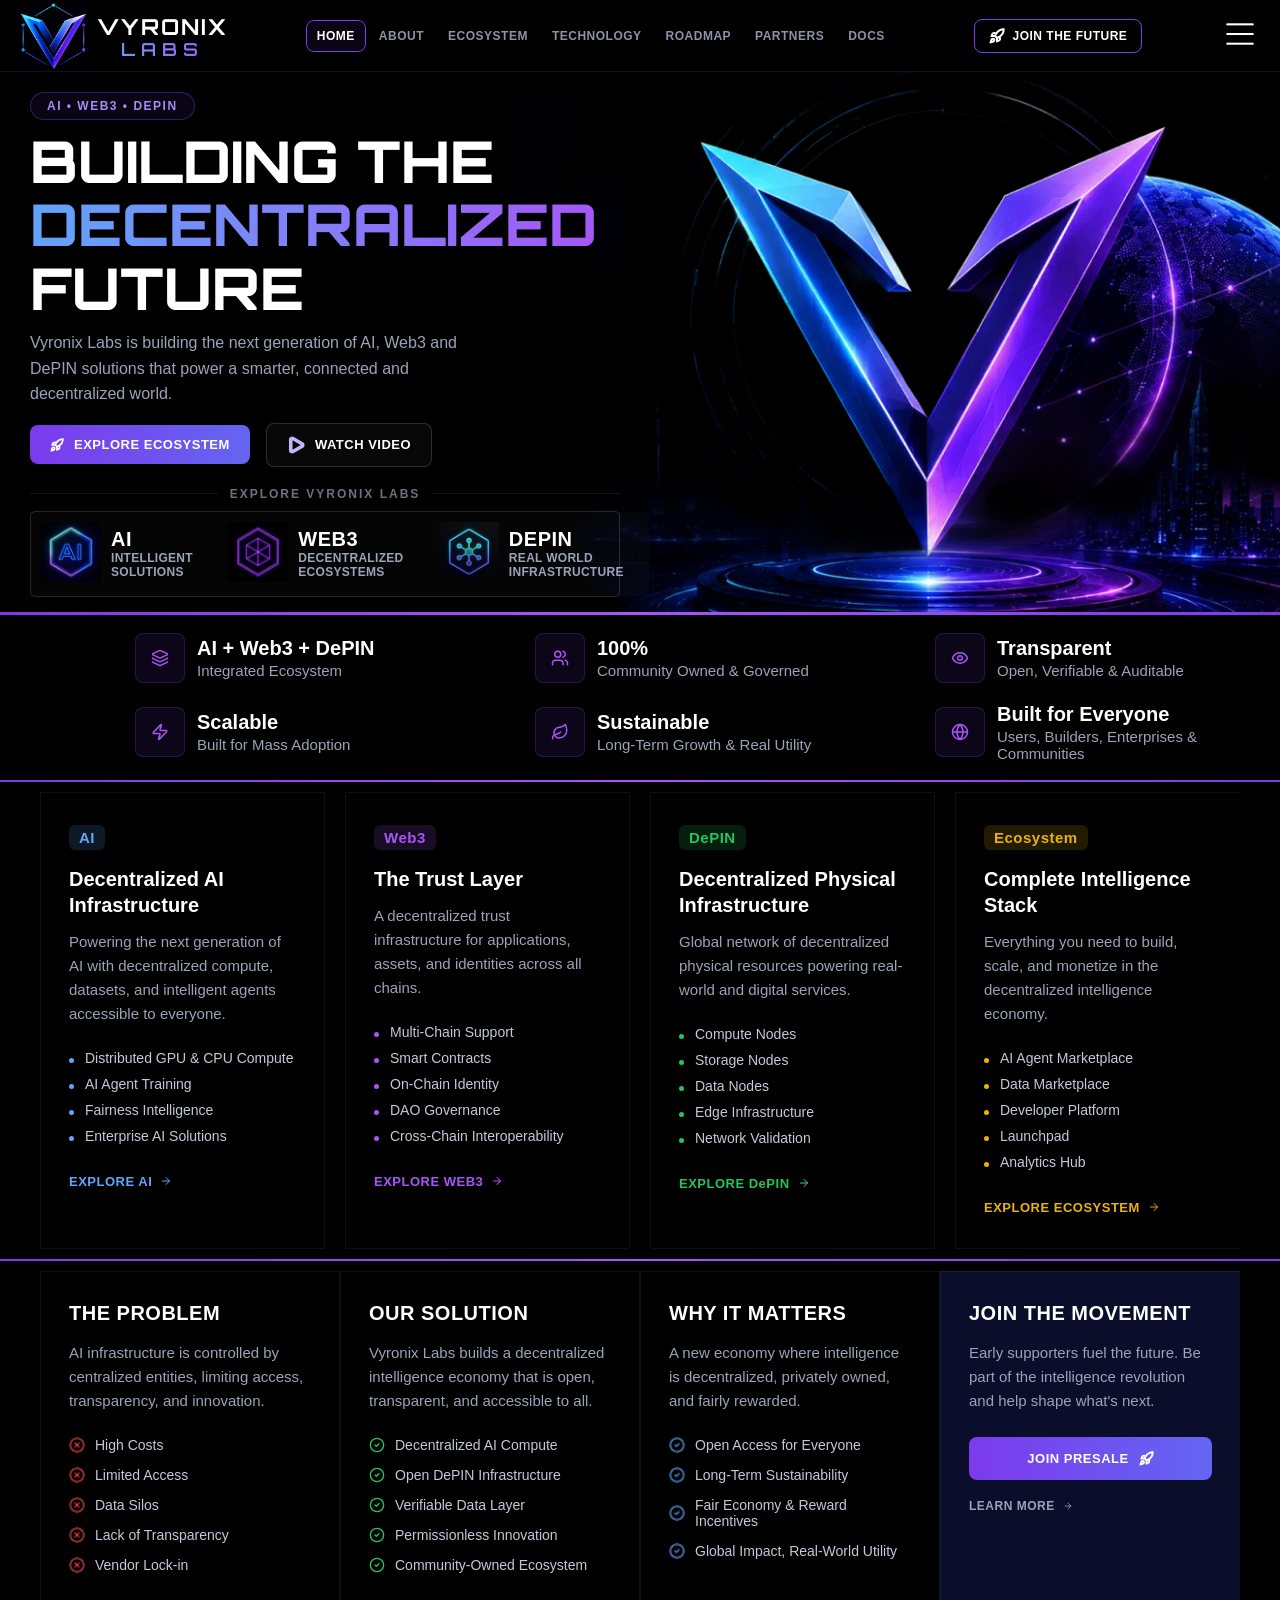
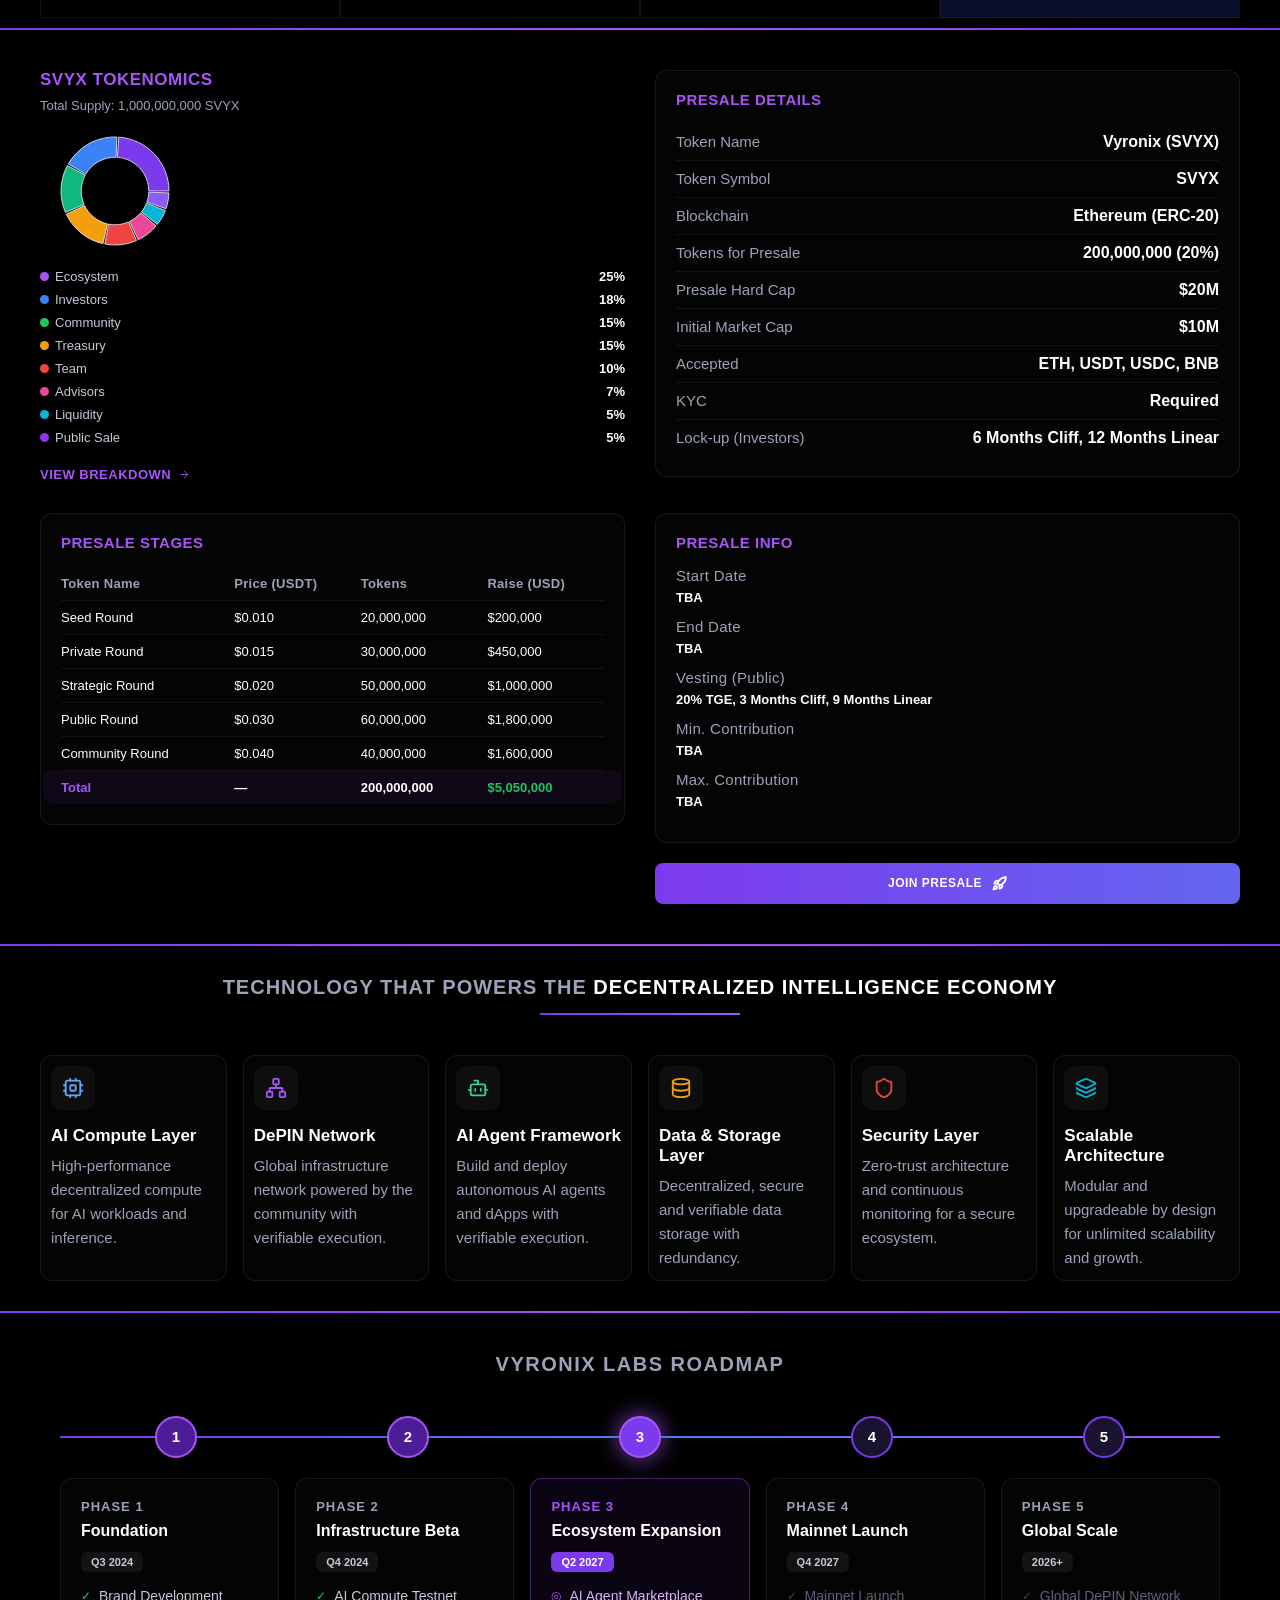
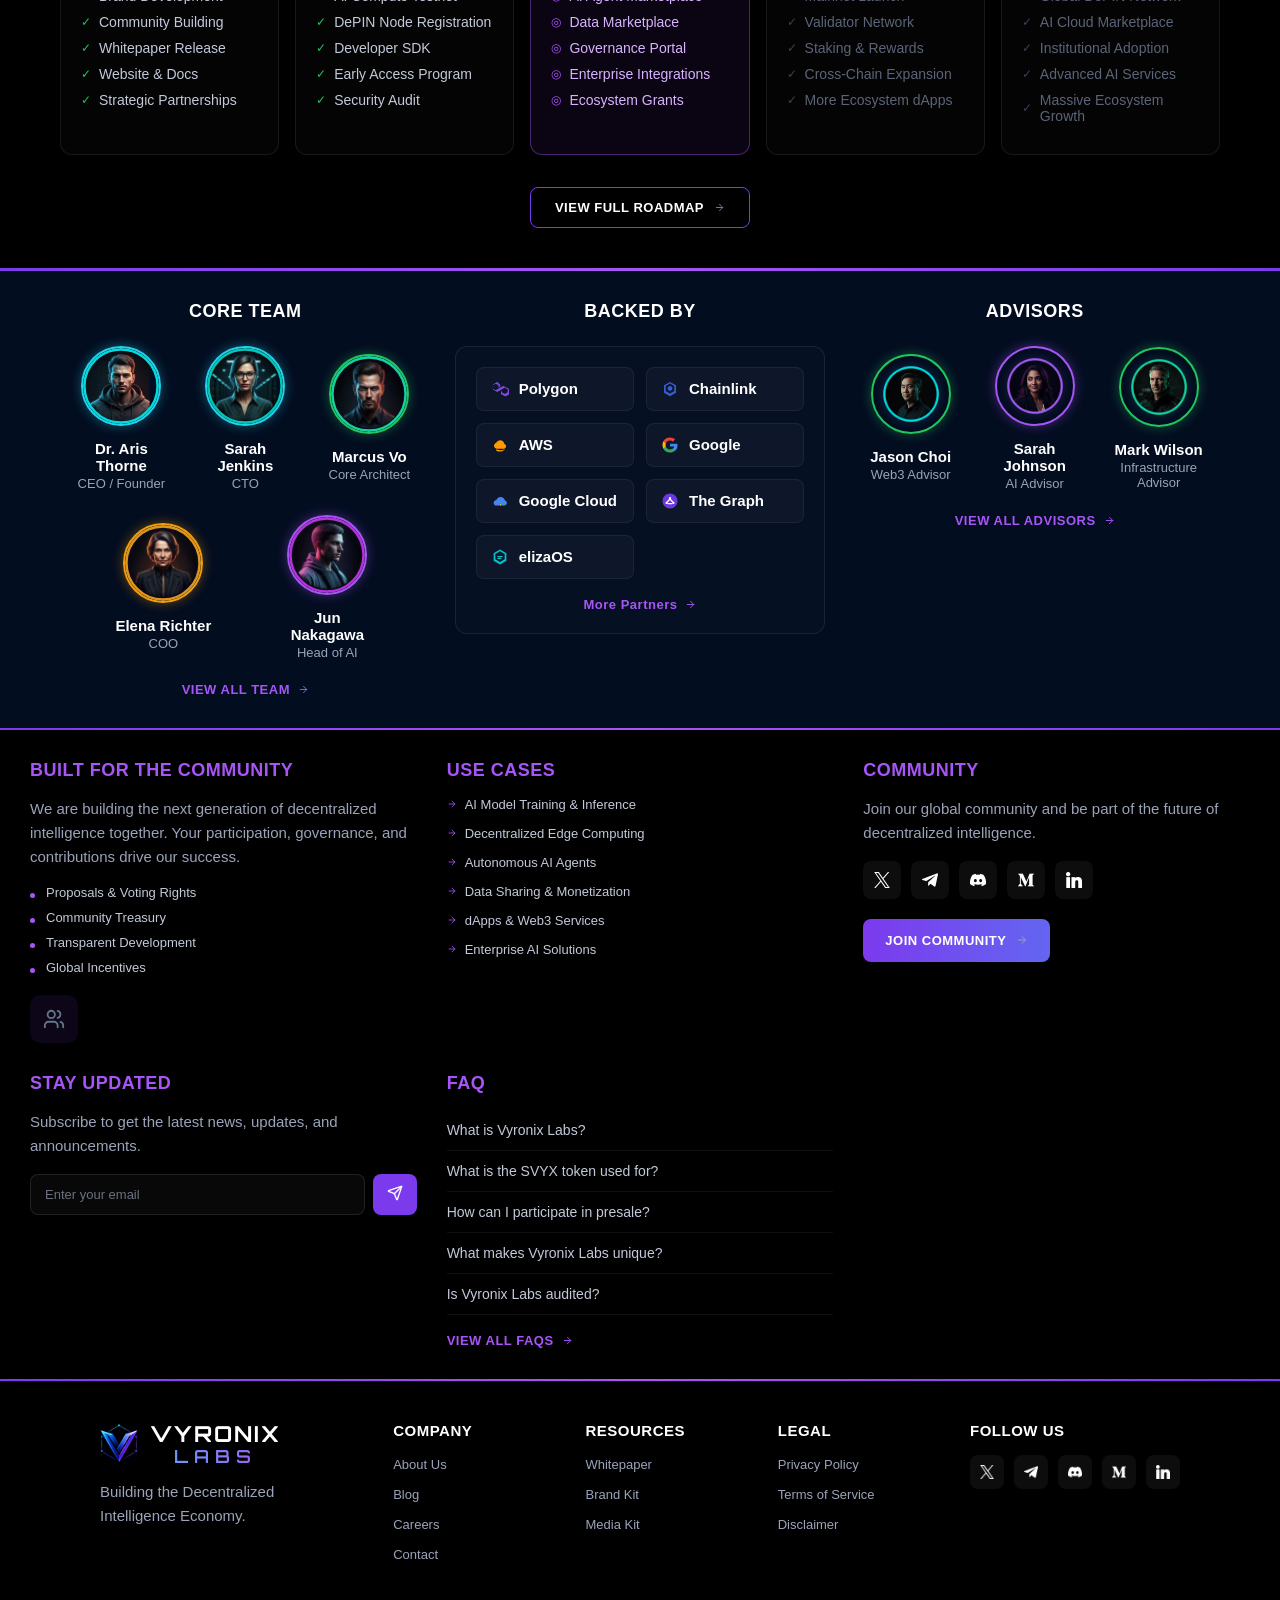
==== index.html @ ead34bfc "Added Or Edited Files" ====
<!doctype html>
<html lang="en">
  <head>
    <meta charset="UTF-8" />
    <meta name="viewport" content="width=device-width, initial-scale=1.0" />
    <title>VYRONIX Labs</title>
    <base href="/" />
    <link rel="shortcut icon" href="icones/VLOGO.webp" />
    <link
      rel="stylesheet"
      href="https://fonts.googleapis.com/css2?family=Orbitron:wght@600;700&display=swap"
    />
    <link
      rel="stylesheet"
      href="https://fonts.googleapis.com/css2?family=Space+Grotesk:wght@700;800&family=Orbitron:wght@600;700&display=swap"
    />
    <link rel="stylesheet" href="style.css" />
    <style></style>
  </head>
  <body>
    <!-- Navigation Bar -->
    <nav class="navbar">
      <div class="navlogo">
        <div class="img">
          <img src="icones/VLOGO.webp" alt="" />
        </div>
        <div>
          <div>
            <h2 class="vyronix2">VYRONIX</h2>
            <h2 class="labs2">LABS</h2>
          </div>
        </div>
      </div>
      <div class="Navpages">
        <ul>
          <li class="active"><a href="/home">HOME</a></li>
          <li><a href="">ABOUT</a></li>
          <li><a href="">ECOSYSTEM</a></li>
          <li><a href="">TECHNOLOGY</a></li>
          <li><a href="">ROADMAP</a></li>
          <li><a href="">PARTNERS</a></li>
          <li><a href="">DOCS</a></li>
        </ul>
      </div>
      <div class="JoiningButton">
        <button>
          <img src="icones/rocket.svg" alt="" />
          <h3>JOIN THE FUTURE</h3>
        </button>
      </div>
      <div class="hamburger">
        <img src="icones/hamburgerimg.png" alt="menu" />
      </div>
    </nav>

    <!-- Drawer Overlay -->
    <div class="drawer-overlay" id="drawerOverlay"></div>

    <!-- Drawer -->
    <div class="drawer" id="drawer">
      <div class="drawer-header">
        <div class="drawer-logo">
          <img src="icones/VLOGO.webp" alt="Logo" />
          <span>VYRONIX LABS</span>
        </div>
        <button class="drawer-close" id="drawerClose">✕</button>
      </div>
      <ul class="drawer-explore-nav">
        <li class="explore-label"><span class="dot"></span>EXPLORE VYRONIX</li>
        <li class="active">
          <a href="/home"
            ><img src="icones/overview.svg" alt="" /><span>Overview</span></a
          >
        </li>
        <li>
          <a href="/ai"><img src="icones/ai.svg" alt="" /><span>AI</span></a>
        </li>
        <li>
          <a href="/web3"
            ><img src="icones/web3.svg" alt="" /><span>Web3</span></a
          >
        </li>
        <li>
          <a href="/depin"
            ><img src="icones/depin.svg" alt="" /><span>DePIN</span></a
          >
        </li>
        <li>
          <a href="/ecosystem"
            ><img src="icones/ecosystem.svg" alt="" /><span>Ecosystem</span></a
          >
        </li>
        <li>
          <a href=""
            ><img src="icones/token.svg" alt="" /><span>Tokenomics</span></a
          >
        </li>
        <li>
          <a href=""
            ><img src="icones/roadmap.svg" alt="" /><span>Roadmap</span></a
          >
        </li>
        <li>
          <a href=""
            ><img src="icones/community.svg" alt="" /><span>Community</span></a
          >
        </li>
        <li>
          <a href=""><img src="icones/docs.svg" alt="" /><span>Docs</span></a>
        </li>
        <li>
          <a href=""><img src="icones/faqs.svg" alt="" /><span>FAQ</span></a>
        </li>
      </ul>
      <ul class="drawer-nav">
        <li class="active"><a href="/home">HOME</a></li>
        <li><a href="#">ABOUT</a></li>
        <li><a href="#">ECOSYSTEM</a></li>
        <li><a href="#">TECHNOLOGY</a></li>
        <li><a href="#">ROADMAP</a></li>
        <li><a href="#">PARTNERS</a></li>
        <li><a href="#">DOCS</a></li>
      </ul>

      <div class="drawer-footer">
        <button class="drawer-join-btn">
          <img src="icones/jointhefuture.png" alt="" />
          JOIN THE FUTURE
        </button>
        <div class="drawer-social">
          <a href="#"><img src="icones/X.png" alt="X" /></a>
          <a href="#"><img src="icones/palne.png" alt="Telegram" /></a>
          <a href="#"><img src="icones/dot.png" alt="Discord" /></a>
          <a href="#"><img src="icones/m.png" alt="Medium" /></a>
          <a href="#"><img src="icones/in.png" alt="LinkedIn" /></a>
        </div>
      </div>
    </div>

    <!-- Main -->
    <main class="main">
      <div class="sections">
        <!-- Hero Section  -->
        <div class="hero">
          <div class="hero-content">
            <div class="hero-badge">
              <span>AI • WEB3 • DEPIN</span>
            </div>
            <div class="headings">
              <h1 class="Building The">Building The</h1>
              <h1 class="Decentralized">Decentralized</h1>
              <h1 class="Future">Future</h1>
            </div>
            <div class="para">
              <p>
                Vyronix Labs is building the next generation of AI, Web3 and
                DePIN solutions that power a smarter, connected and
                decentralized world.
                <!-- <div class="main-para-underline"></div> -->
              </p>
            </div>
            <!-- <img class="hero-visual" src="icones/Main Logo 02.webp" alt="" /> -->
            <div class="buttons">
              <button>
                <img src="icones/rocket.svg" alt="rocket" />
                <span>EXPLORE ECOSYSTEM</span>
              </button>
              <button>
                <img src="icones/play (1).svg" alt="Play Button" />
                <span>WATCH VIDEO</span>
              </button>
            </div>
            <div class="techs-divider"><span>EXPLORE VYRONIX LABS</span></div>
            <div class="techs">
              <div>
                <div class="img"><img src="icones/aiflow.webp" alt="" /></div>
                <div class="text">
                  <h2>AI</h2>
                  <p>INTELLIGENT SOLUTIONS</p>
                  <p class="tech-desc">
                    Powering automation, agents and intelligent infrastructure.
                  </p>
                </div>
                <div class="tech-chevron">›</div>
              </div>
              <div>
                <div class="img"><img src="icones/web3flow.webp" alt="" /></div>
                <div class="text">
                  <h2>WEB3</h2>
                  <p>DECENTRALIZED ECOSYSTEMS</p>
                  <p class="tech-desc">
                    Building the trust layer of the internet with blockchain and
                    community.
                  </p>
                </div>
                <div class="tech-chevron">›</div>
              </div>
              <div>
                <div class="img">
                  <img src="icones/depinflow.webp" alt="" />
                </div>
                <div class="text">
                  <h2>DEPIN</h2>
                  <p>REAL WORLD INFRASTRUCTURE</p>
                  <p class="tech-desc">
                    Decentralized physical infrastructure for a connected
                    future.
                  </p>
                </div>
                <div class="tech-chevron">›</div>
              </div>
            </div>
          </div>
        </div>

        <!-- Stats bar -->
        <div class="stats-bar">
          <div class="stat">
            <div class="stat-icon"><img src="icones/aiii.svg" alt="" /></div>
            <div class="stat-text">
              <h3>AI + Web3 + DePIN</h3>
              <p>Integrated Ecosystem</p>
            </div>
          </div>
          <div class="stat">
            <div class="stat-icon">
              <img src="icones/Icon (1).svg" alt="" />
            </div>
            <div class="stat-text">
              <h3>100%</h3>
              <p>Community Owned &amp; Governed</p>
            </div>
          </div>
          <div class="stat">
            <div class="stat-icon">
              <img src="icones/Icon (2).svg" alt="" />
            </div>
            <div class="stat-text">
              <h3>Transparent</h3>
              <p>Open, Verifiable &amp; Auditable</p>
            </div>
          </div>
          <div class="stat">
            <div class="stat-icon">
              <img src="icones/Icon (3).svg" alt="" />
            </div>
            <div class="stat-text">
              <h3>Scalable</h3>
              <p>Built for Mass Adoption</p>
            </div>
          </div>
          <div class="stat">
            <div class="stat-icon">
              <img src="icones/Icon (4).svg" alt="" />
            </div>
            <div class="stat-text">
              <h3>Sustainable</h3>
              <p>Long-Term Growth &amp; Real Utility</p>
            </div>
          </div>
          <div class="stat">
            <div class="stat-icon">
              <img src="icones/Icon (5).svg" alt="" />
            </div>
            <div class="stat-text">
              <h3>Built for Everyone</h3>
              <p>Users, Builders, Enterprises &amp; Communities</p>
            </div>
          </div>
        </div>

        <!-- Ecosystem cards -->
        <div class="ecosystem-cards">
          <div class="card card-ai">
            <span class="card-tag">AI</span>
            <h3>Decentralized AI Infrastructure</h3>
            <p>
              Powering the next generation of AI with decentralized compute,
              datasets, and intelligent agents accessible to everyone.
            </p>
            <ul>
              <li>Distributed GPU &amp; CPU Compute</li>
              <li>AI Agent Training</li>
              <li>Fairness Intelligence</li>
              <li>Enterprise AI Solutions</li>
            </ul>
            <a href="" class="card-link">
              EXPLORE AI <img src="icones/bluearrow.svg" alt="" />
            </a>
          </div>

          <div class="card card-web3">
            <span class="card-tag">Web3</span>
            <h3>The Trust Layer</h3>
            <p>
              A decentralized trust infrastructure for applications, assets, and
              identities across all chains.
            </p>
            <ul>
              <li>Multi-Chain Support</li>
              <li>Smart Contracts</li>
              <li>On-Chain Identity</li>
              <li>DAO Governance</li>
              <li>Cross-Chain Interoperability</li>
            </ul>
            <a href="" class="card-link">
              EXPLORE WEB3 <img src="icones/purplearrow.svg" alt="" />
            </a>
          </div>

          <div class="card card-depin">
            <span class="card-tag">DePIN</span>
            <h3>Decentralized Physical Infrastructure</h3>
            <p>
              Global network of decentralized physical resources powering
              real-world and digital services.
            </p>
            <ul>
              <li>Compute Nodes</li>
              <li>Storage Nodes</li>
              <li>Data Nodes</li>
              <li>Edge Infrastructure</li>
              <li>Network Validation</li>
            </ul>
            <a href="" class="card-link">
              EXPLORE DePIN <img src="icones/greenarrow.svg" alt="" />
            </a>
          </div>

          <div class="card card-ecosystem">
            <span class="card-tag">Ecosystem</span>
            <h3>Complete Intelligence Stack</h3>
            <p>
              Everything you need to build, scale, and monetize in the
              decentralized intelligence economy.
            </p>
            <ul>
              <li>AI Agent Marketplace</li>
              <li>Data Marketplace</li>
              <li>Developer Platform</li>
              <li>Launchpad</li>
              <li>Analytics Hub</li>
            </ul>
            <a href="" class="card-link">
              EXPLORE ECOSYSTEM <img src="icones/yellowarrow.svg" alt="" />
            </a>
          </div>
        </div>

        <!-- Problem Solution Section -->
        <div class="problem-solution">
          <div class="ps-col">
            <h3>THE PROBLEM</h3>
            <p>
              AI infrastructure is controlled by centralized entities, limiting
              access, transparency, and innovation.
            </p>
            <ul class="ps-list ps-list-bad">
              <li><img src="icones/redcross.png" alt="" />High Costs</li>
              <li><img src="icones/redcross.png" alt="" />Limited Access</li>
              <li><img src="icones/redcross.png" alt="" />Data Silos</li>
              <li>
                <img src="icones/redcross.png" alt="" />Lack of Transparency
              </li>
              <li><img src="icones/redcross.png" alt="" />Vendor Lock-in</li>
            </ul>
          </div>

          <div class="ps-col">
            <h3>OUR SOLUTION</h3>
            <p>
              Vyronix Labs builds a decentralized intelligence economy that is
              open, transparent, and accessible to all.
            </p>
            <ul class="ps-list ps-list-good">
              <li>
                <img src="icones/greentik.svg" alt="" />Decentralized AI Compute
              </li>
              <li>
                <img src="icones/greentik.svg" alt="" />Open DePIN
                Infrastructure
              </li>
              <li>
                <img src="icones/greentik.svg" alt="" />Verifiable Data Layer
              </li>
              <li>
                <img src="icones/greentik.svg" alt="" />Permissionless
                Innovation
              </li>
              <li>
                <img src="icones/greentik.svg" alt="" />Community-Owned
                Ecosystem
              </li>
            </ul>
          </div>

          <div class="ps-col">
            <h3>WHY IT MATTERS</h3>
            <p>
              A new economy where intelligence is decentralized, privately
              owned, and fairly rewarded.
            </p>
            <ul class="ps-list ps-list-blue">
              <li>
                <img src="icones/bluetick.png" alt="" />Open Access for Everyone
              </li>
              <li>
                <img src="icones/bluetick.png" alt="" />Long-Term Sustainability
              </li>
              <li>
                <img src="icones/bluetick.png" alt="" />Fair Economy &amp;
                Reward Incentives
              </li>
              <li>
                <img src="icones/bluetick.png" alt="" />Global Impact,
                Real-World Utility
              </li>
            </ul>
          </div>

          <div class="ps-col ps-col-cta">
            <h3>JOIN THE MOVEMENT</h3>
            <p>
              Early supporters fuel the future. Be part of the intelligence
              revolution and help shape what's next.
            </p>
            <button class="presale-btn">
              JOIN PRESALE <img src="icones/rocket.svg" alt="" />
            </button>
            <a href="" class="learn-more-link">
              LEARN MORE <img src="icones/greyarrow.svg" alt="" />
            </a>
          </div>
        </div>

        <!-- tokenomics Section -->
        <div class="tokenomics-section">
          <div class="tokenomics-col">
            <h3 class="section-heading">SVYX TOKENOMICS</h3>
            <p class="section-subtext">Total Supply: 1,000,000,000 SVYX</p>

            <div class="pie-chart">
              <img src="icones/svyx.svg" alt="Tokenomics breakdown" />
            </div>

            <ul class="legend">
              <li>
                <span class="dot dot-ecosystem"></span>Ecosystem <b>25%</b>
              </li>
              <li>
                <span class="dot dot-investors"></span>Investors <b>18%</b>
              </li>
              <li>
                <span class="dot dot-community"></span>Community <b>15%</b>
              </li>
              <li><span class="dot dot-treasury"></span>Treasury <b>15%</b></li>
              <li><span class="dot dot-team"></span>Team <b>10%</b></li>
              <li><span class="dot dot-advisors"></span>Advisors <b>7%</b></li>
              <li>
                <span class="dot dot-liquidity"></span>Liquidity <b>5%</b>
              </li>
              <li><span class="dot dot-public"></span>Public Sale <b>5%</b></li>
            </ul>

            <a href="" class="view-breakdown-link">
              VIEW BREAKDOWN <img src="icones/purplearrow.svg" alt="" />
            </a>
          </div>

          <div class="card-panel presale-details-card">
            <h3 class="card-heading">PRESALE DETAILS</h3>
            <div class="detail-table">
              <div class="detail-row">
                <span>Token Name</span><b>Vyronix (SVYX)</b>
              </div>
              <div class="detail-row"><span>Token Symbol</span><b>SVYX</b></div>
              <div class="detail-row">
                <span>Blockchain</span><b>Ethereum (ERC-20)</b>
              </div>
              <div class="detail-row">
                <span>Tokens for Presale</span><b>200,000,000 (20%)</b>
              </div>
              <div class="detail-row">
                <span>Presale Hard Cap</span><b>$20M</b>
              </div>
              <div class="detail-row">
                <span>Initial Market Cap</span><b>$10M</b>
              </div>
              <div class="detail-row">
                <span>Accepted</span><b>ETH, USDT, USDC, BNB</b>
              </div>
              <div class="detail-row"><span>KYC</span><b>Required</b></div>
              <div class="detail-row detail-row-last">
                <span>Lock-up (Investors)</span
                ><b>6 Months Cliff, 12 Months Linear</b>
              </div>
            </div>
          </div>

          <div class="card-panel presale-stages-card">
            <h3 class="card-heading">PRESALE STAGES</h3>
            <div class="stages-table">
              <div class="stages-row stages-header">
                <span>Token Name</span>
                <span>Price (USDT)</span>
                <span>Tokens</span>
                <span>Raise (USD)</span>
              </div>
              <div class="stages-row">
                <span>Seed Round</span><span>$0.010</span><span>20,000,000</span
                ><span>$200,000</span>
              </div>
              <div class="stages-row">
                <span>Private Round</span><span>$0.015</span
                ><span>30,000,000</span><span>$450,000</span>
              </div>
              <div class="stages-row">
                <span>Strategic Round</span><span>$0.020</span
                ><span>50,000,000</span><span>$1,000,000</span>
              </div>
              <div class="stages-row">
                <span>Public Round</span><span>$0.030</span
                ><span>60,000,000</span><span>$1,800,000</span>
              </div>
              <div class="stages-row">
                <span>Community Round</span><span>$0.040</span
                ><span>40,000,000</span><span>$1,600,000</span>
              </div>
              <div class="stages-row stages-total">
                <span>Total</span><span>—</span><span>200,000,000</span
                ><span class="highlight-green">$5,050,000</span>
              </div>
            </div>
          </div>

          <div class="presale-info-col">
            <div class="card-panel presale-info-card">
              <h3 class="card-heading">PRESALE INFO</h3>
              <div class="info-item"><span>Start Date</span><b>TBA</b></div>
              <div class="info-item"><span>End Date</span><b>TBA</b></div>
              <div class="info-item">
                <span>Vesting (Public)</span
                ><b>20% TGE, 3 Months Cliff, 9 Months Linear</b>
              </div>
              <div class="info-item">
                <span>Min. Contribution</span><b>TBA</b>
              </div>
              <div class="info-item">
                <span>Max. Contribution</span><b>TBA</b>
              </div>
            </div>
            <button class="join-presale-btn">
              JOIN PRESALE <img src="icones/rocket.svg" alt="" />
            </button>
          </div>
        </div>

        <!-- tech section -->
        <div class="tech-section">
          <div class="tech-heading-wrap">
            <h2 class="tech-heading">
              TECHNOLOGY THAT POWERS THE
              <span>DECENTRALIZED INTELLIGENCE ECONOMY</span>
            </h2>
            <div class="tech-heading-underline"></div>
          </div>

          <div class="tech-grid">
            <div class="tech-card">
              <div class="tech-icon">
                <img src="icones/computelayer.svg" alt="" />
              </div>
              <h3>AI Compute Layer</h3>
              <p>
                High-performance decentralized compute for AI workloads and
                inference.
              </p>
            </div>

            <div class="tech-card">
              <div class="tech-icon">
                <img src="icones/depinnetwork.svg" alt="" />
              </div>
              <h3>DePIN Network</h3>
              <p>
                Global infrastructure network powered by the community with
                verifiable execution.
              </p>
            </div>

            <div class="tech-card">
              <div class="tech-icon">
                <img src="icones/aiagent.svg" alt="" />
              </div>
              <h3>AI Agent Framework</h3>
              <p>
                Build and deploy autonomous AI agents and dApps with verifiable
                execution.
              </p>
            </div>

            <div class="tech-card">
              <div class="tech-icon">
                <img src="icones/storage.svg" alt="" />
              </div>
              <h3>Data &amp; Storage Layer</h3>
              <p>
                Decentralized, secure and verifiable data storage with
                redundancy.
              </p>
            </div>

            <div class="tech-card">
              <div class="tech-icon">
                <img src="icones/security.svg" alt="" />
              </div>
              <h3>Security Layer</h3>
              <p>
                Zero-trust architecture and continuous monitoring for a secure
                ecosystem.
              </p>
            </div>

            <div class="tech-card">
              <div class="tech-icon">
                <img src="icones/archietecure.svg" alt="" />
              </div>
              <h3>Scalable Architecture</h3>
              <p>
                Modular and upgradeable by design for unlimited scalability and
                growth.
              </p>
            </div>
          </div>
        </div>

        <!-- Roadmap section -->
        <div class="roadmap-section">
          <h2 class="roadmap-heading">VYRONIX LABS ROADMAP</h2>

          <div class="roadmap-stepper">
            <div class="stepper-line"></div>
            <div class="step step-done">1</div>
            <div class="step step-done">2</div>
            <div class="step step-active">3</div>
            <div class="step">4</div>
            <div class="step">5</div>
          </div>

          <div class="roadmap-grid">
            <div class="phase-card">
              <span class="phase-label">PHASE 1</span>
              <h3>Foundation</h3>
              <span class="phase-quarter">Q3 2024</span>
              <ul class="phase-list phase-list-done">
                <li><span class="check">✓</span>Brand Development</li>
                <li><span class="check">✓</span>Community Building</li>
                <li><span class="check">✓</span>Whitepaper Release</li>
                <li><span class="check">✓</span>Website &amp; Docs</li>
                <li><span class="check">✓</span>Strategic Partnerships</li>
              </ul>
            </div>

            <div class="phase-card">
              <span class="phase-label">PHASE 2</span>
              <h3>Infrastructure Beta</h3>
              <span class="phase-quarter">Q4 2024</span>
              <ul class="phase-list phase-list-done">
                <li><span class="check">✓</span>AI Compute Testnet</li>
                <li><span class="check">✓</span>DePIN Node Registration</li>
                <li><span class="check">✓</span>Developer SDK</li>
                <li><span class="check">✓</span>Early Access Program</li>
                <li><span class="check">✓</span>Security Audit</li>
              </ul>
            </div>

            <div class="phase-card phase-card-active">
              <span class="phase-label phase-label-active">PHASE 3</span>
              <h3>Ecosystem Expansion</h3>
              <span class="phase-quarter phase-quarter-active">Q2 2027</span>
              <ul class="phase-list phase-list-active">
                <li><span class="check">◎</span>AI Agent Marketplace</li>
                <li><span class="check">◎</span>Data Marketplace</li>
                <li><span class="check">◎</span>Governance Portal</li>
                <li><span class="check">◎</span>Enterprise Integrations</li>
                <li><span class="check">◎</span>Ecosystem Grants</li>
              </ul>
            </div>

            <div class="phase-card">
              <span class="phase-label">PHASE 4</span>
              <h3>Mainnet Launch</h3>
              <span class="phase-quarter">Q4 2027</span>
              <ul class="phase-list phase-list-upcoming">
                <li><span class="check">✓</span>Mainnet Launch</li>
                <li><span class="check">✓</span>Validator Network</li>
                <li><span class="check">✓</span>Staking &amp; Rewards</li>
                <li><span class="check">✓</span>Cross-Chain Expansion</li>
                <li><span class="check">✓</span>More Ecosystem dApps</li>
              </ul>
            </div>

            <div class="phase-card">
              <span class="phase-label">PHASE 5</span>
              <h3>Global Scale</h3>
              <span class="phase-quarter">2026+</span>
              <ul class="phase-list phase-list-upcoming">
                <li><span class="check">✓</span>Global DePIN Network</li>
                <li><span class="check">✓</span>AI Cloud Marketplace</li>
                <li><span class="check">✓</span>Institutional Adoption</li>
                <li><span class="check">✓</span>Advanced AI Services</li>
                <li><span class="check">✓</span>Massive Ecosystem Growth</li>
              </ul>
            </div>
          </div>

          <div class="view-roadmap-wrap">
            <a href="" class="view-roadmap-btn">
              VIEW FULL ROADMAP <img src="icones/purplearrow.svg" alt="" />
            </a>
          </div>
        </div>

        <!-- team section -->
        <div class="team-section">
          <div class="team-col">
            <h2 class="section-heading-white">CORE TEAM</h2>
            <div class="team-grid">
              <div class="team-member">
                <img class="avatar avatar-cyan" src="icones/ceo.svg" alt="" />
                <h4>Dr. Aris Thorne</h4>
                <p>CEO / Founder</p>
              </div>
              <div class="team-member">
                <img class="avatar avatar-cyan" src="icones/cto.svg" alt="" />
                <h4>Sarah Jenkins</h4>
                <p>CTO</p>
              </div>
              <div class="team-member">
                <img class="avatar avatar-green" src="icones/core.svg" alt="" />
                <h4>Marcus Vo</h4>
                <p>Core Architect</p>
              </div>
              <div class="team-member">
                <img class="avatar avatar-orange" src="icones/coo.svg" alt="" />
                <h4>Elena Richter</h4>
                <p>COO</p>
              </div>
              <div class="team-member team-member-offset">
                <img
                  class="avatar avatar-purple"
                  src="icones/headofai.svg"
                  alt=""
                />
                <h4>Jun Nakagawa</h4>
                <p>Head of AI</p>
              </div>
            </div>
            <a href="" class="view-link">
              VIEW ALL TEAM <img src="icones/purplearrow.svg" alt="" />
            </a>
          </div>

          <div class="backed-col">
            <h2 class="section-heading-white">BACKED BY</h2>
            <div class="card-panel backed-card">
              <div class="partner-grid">
                <div class="partner">
                  <img src="icones/polygon.svg" alt="" />Polygon
                </div>
                <div class="partner">
                  <img src="icones/chainlink.svg" alt="" />Chainlink
                </div>
                <div class="partner">
                  <img src="icones/aws.svg" alt="" />AWS
                </div>
                <div class="partner">
                  <img src="icones/google.svg" alt="" />Google
                </div>
                <div class="partner">
                  <img src="icones/googlecloud.svg" alt="" />Google Cloud
                </div>
                <div class="partner">
                  <img src="icones/thegraph.svg" alt="" />The Graph
                </div>
                <div class="partner">
                  <img src="icones/elizaos.svg" alt="" />elizaOS
                </div>
              </div>
              <a href="" class="view-link">
                More Partners<img src="icones/purplearrow.svg" alt="" />
              </a>
            </div>
          </div>

          <div class="advisors-col">
            <h2 class="section-heading-white">ADVISORS</h2>
            <div class="advisors-grid">
              <div class="team-member">
                <img
                  class="avatar avatar-green"
                  src="icones/webadvisor.png"
                  alt=""
                />
                <h4>Jason Choi</h4>
                <p>Web3 Advisor</p>
              </div>
              <div class="team-member">
                <img
                  class="avatar avatar-purple"
                  src="icones/aiadvisor.png"
                  alt=""
                />
                <h4>Sarah Johnson</h4>
                <p>AI Advisor</p>
              </div>
              <div class="team-member">
                <img
                  class="avatar avatar-green"
                  src="icones/infrastructureadvisor.png"
                  alt=""
                />
                <h4>Mark Wilson</h4>
                <p>Infrastructure Advisor</p>
              </div>
            </div>
            <a href="" class="view-link">
              VIEW ALL ADVISORS <img src="icones/purplearrow.svg" alt="" />
            </a>
          </div>
        </div>

        <!-- footer column -->
        <div class="footer-columns">
          <div class="footer-col">
            <h3 class="footer-heading">BUILT FOR THE COMMUNITY</h3>
            <p class="footer-text">
              We are building the next generation of decentralized intelligence
              together. Your participation, governance, and contributions drive
              our success.
            </p>
            <ul class="footer-bullets">
              <li>Proposals &amp; Voting Rights</li>
              <li>Community Treasury</li>
              <li>Transparent Development</li>
              <li>Global Incentives</li>
            </ul>
            <div class="footer-icon-box">
              <img src="icones/community.svg" alt="" />
            </div>
          </div>

          <div class="footer-col">
            <h3 class="footer-heading">USE CASES</h3>
            <ul class="footer-arrow-list">
              <li>
                <img src="icones/purplearrow.svg" alt="" />AI Model Training
                &amp; Inference
              </li>
              <li>
                <img src="icones/purplearrow.svg" alt="" />Decentralized Edge
                Computing
              </li>
              <li>
                <img src="icones/purplearrow.svg" alt="" />Autonomous AI Agents
              </li>
              <li>
                <img src="icones/purplearrow.svg" alt="" />Data Sharing &amp;
                Monetization
              </li>
              <li>
                <img src="icones/purplearrow.svg" alt="" />dApps &amp; Web3
                Services
              </li>
              <li>
                <img src="icones/purplearrow.svg" alt="" />Enterprise AI
                Solutions
              </li>
            </ul>
          </div>

          <div class="footer-col">
            <h3 class="footer-heading">COMMUNITY</h3>
            <p class="footer-text">
              Join our global community and be part of the future of
              decentralized intelligence.
            </p>
            <div class="social-icons">
              <a href=""><img src="icones/X.png" alt="X" /></a>
              <a href=""><img src="icones/palne.png" alt="Telegram" /></a>
              <a href=""><img src="icones/dot.png" alt="Discord" /></a>
              <a href=""><img src="icones/m.png" alt="Medium" /></a>
              <a href=""><img src="icones/in.png" alt="LinkedIn" /></a>
            </div>
            <button class="join-community-btn">
              JOIN COMMUNITY <img src="icones/greyarrow.svg" alt="" />
            </button>
          </div>

          <div class="footer-col">
            <h3 class="footer-heading">STAY UPDATED</h3>
            <p class="footer-text">
              Subscribe to get the latest news, updates, and announcements.
            </p>
            <form class="email-form">
              <input type="email" placeholder="Enter your email" required />
              <button type="submit">
                <img src="icones/sendsign.svg" alt="Subscribe" />
              </button>
            </form>
          </div>

          <div class="footer-col">
            <h3 class="footer-heading">FAQ</h3>
            <ul class="faq-list">
              <li>
                <span>What is Vyronix Labs?</span
                ><img src="icones/greyarrow-right.svg" alt="" />
              </li>
              <li>
                <span>What is the SVYX token used for?</span
                ><img src="icones/greyarrow-right.svg" alt="" />
              </li>
              <li>
                <span>How can I participate in presale?</span
                ><img src="icones/greyarrow-right.svg" alt="" />
              </li>
              <li>
                <span>What makes Vyronix Labs unique?</span
                ><img src="icones/greyarrow-right.svg" alt="" />
              </li>
              <li>
                <span>Is Vyronix Labs audited?</span
                ><img src="icones/greyarrow-right.svg" alt="" />
              </li>
            </ul>
            <a href="" class="view-link">
              VIEW ALL FAQS <img src="icones/purplearrow.svg" alt="" />
            </a>
          </div>
        </div>
      </div>
    </main>

    <!-- Footer -->
    <footer class="footer">
      <div class="footer-bottom">
        <div class="footer-brand">
          <div class="footer-logo">
            <img src="icones/VLOGO.webp" alt="" />
            <div>
              <h2 class="vyronix2">VYRONIX</h2>
              <h2 class="labs2">LABS</h2>
            </div>
          </div>
          <p class="footer-tagline">
            Building the Decentralized Intelligence Economy.
          </p>
        </div>

        <div class="footer-links-col">
          <h4>COMPANY</h4>
          <ul>
            <li><a href="">About Us</a></li>
            <li><a href="">Blog</a></li>
            <li><a href="">Careers</a></li>
            <li><a href="">Contact</a></li>
          </ul>
        </div>

        <div class="footer-links-col">
          <h4>RESOURCES</h4>
          <ul>
            <li><a href="">Whitepaper</a></li>
            <li><a href="">Brand Kit</a></li>
            <li><a href="">Media Kit</a></li>
          </ul>
        </div>

        <div class="footer-links-col">
          <h4>LEGAL</h4>
          <ul>
            <li><a href="">Privacy Policy</a></li>
            <li><a href="">Terms of Service</a></li>
            <li><a href="">Disclaimer</a></li>
          </ul>
        </div>

        <div class="footer-follow-col">
          <h4>FOLLOW US</h4>
          <div class="social-icons">
            <a href=""><img src="icones/X.png" alt="X" /></a>
            <a href=""><img src="icones/palne.png" alt="Telegram" /></a>
            <a href=""><img src="icones/dot.png" alt="Discord" /></a>
            <a href=""><img src="icones/m.png" alt="Medium" /></a>
            <a href=""><img src="icones/in.png" alt="LinkedIn" /></a>
          </div>
        </div>
      </div>
    </footer>

    <!-- Script for Drawer -->
    <script>
      // Get elements
      const hamburger = document.querySelector(".hamburger");
      const drawer = document.getElementById("drawer");
      const overlay = document.getElementById("drawerOverlay");
      const closeBtn = document.getElementById("drawerClose");
      const body = document.body;

      // Open drawer
      function openDrawer() {
        drawer.classList.add("open");
        overlay.classList.add("active");
        body.classList.add("no-scroll");
      }

      // Close drawer
      function closeDrawer() {
        drawer.classList.remove("open");
        overlay.classList.remove("active");
        body.classList.remove("no-scroll");
      }

      // Event listeners
      hamburger.addEventListener("click", openDrawer);
      closeBtn.addEventListener("click", closeDrawer);
      overlay.addEventListener("click", closeDrawer);

      // Close on Escape key
      document.addEventListener("keydown", function (e) {
        if (e.key === "Escape") {
          closeDrawer();
        }
      });

      // Close when a nav link is clicked
      document.querySelectorAll(".drawer-nav a").forEach((link) => {
        link.addEventListener("click", closeDrawer);
      });

      // Close when join button is clicked
      document
        .querySelector(".drawer-join-btn")
        .addEventListener("click", closeDrawer);
    </script>
  </body>
</html>
---- style.css ----
* {
    padding: 0;
    margin: 0;
    box-sizing: border-box;
}

body {
    background: #000000;
    font-family: "Segoe UI", Arial, sans-serif;
}

h1,
h2,
h3,
h4,
h5,
h6 {
    font-family: "Inter-Bold", sans-serif;
}

.navbar {
    display: flex;
    align-items: center;
    justify-content: space-between;
    height: 72px;
    padding: 0 30px;
    background-color: #000000;
    /* background: rgba(2, 11, 26, 0.95); */
    border-bottom: 1px solid rgba(139, 92, 246, 0.15);
}

/* ---------- Logo ---------- */

.navbar .navlogo {
    display: flex;
    align-items: center;
    gap: 10px;
}

.navbar .navlogo .img img {
    height: 70px;
    width: auto;
    display: block;
}

.vyronix2 {
    color: #ffffff;
    text-align: center;
    font-family: "Orbitron";
    font-size: 22px;
    line-height: 24px;
    letter-spacing: 2px;
    font-weight: 700;
    position: static;
}

.labs2 {
    background: linear-gradient(90deg,
            rgba(96, 165, 250, 1) 0%,
            rgba(168, 85, 247, 1) 100%);
    background-clip: text;
    -webkit-background-clip: text;
    -webkit-text-fill-color: transparent;
    text-align: center;
    font-family: "Orbitron", sans-serif;
    font-size: 18px;
    line-height: 16px;
    letter-spacing: 6px;
    font-weight: 600;
    position: static;
    margin-top: 2px;
}

/* ---------- Nav links ---------- */

.Navpages ul {
    list-style: none;
    display: flex;
    align-items: center;
    gap: 8px;
}

.Navpages ul li a {
    display: inline-block;
    text-decoration: none;
    color: #8b93a7;
    font-size: 16px;
    font-weight: 600;
    letter-spacing: 0.5px;
    padding: 8px 16px;
    border-radius: 8px;
    border: 1px solid transparent;
    transition:
        color 0.2s ease,
        border-color 0.2s ease,
        background 0.2s ease;
}

.Navpages ul li a:hover {
    color: #ffffff;
}

.Navpages ul li.active a {
    color: #ffffff;
    border: 1px solid #7c3aed;
    background: rgba(124, 58, 237, 0.08);
}

/* ---------- Join button ---------- */

.JoiningButton button {
    display: flex;
    align-items: center;
    gap: 8px;
    background: transparent;
    border: 1px solid #7c3aed;
    border-radius: 8px;
    padding: 10px 20px;
    cursor: pointer;
    transition: background 0.2s ease;
}

.JoiningButton button:hover {
    background: rgba(124, 58, 237, 0.1);
}

.JoiningButton button img {
    height: 16px;
    width: auto;
}

.JoiningButton button h3 {
    color: #ffffff;
    font-size: 16px;
    font-weight: 700;
    letter-spacing: 0.5px;
}

.hamburger img {
    height: 40px;
}

/* ---------- Main layout ---------- */

.main {
    display: grid;
    grid-template-columns: 100%;
}

.sections .hero {
    position: relative;
    width: 100%;
    background-image: url("icones/Main\ Logo\ 02.webp");
    background-position: right 0px top 0px;
    background-repeat: no-repeat;
    background-size: 60% auto;
    padding-bottom: 15px;
}

.hero .hero-content {
    display: flex;
    flex-direction: column;
    gap: 10px;
    max-width: 650px;
    padding: 20px 30px 0;
    position: relative;
    z-index: 2;
}

.hero-visual {
    display: none;
}

/* ---------- Badge ---------- */

.hero-badge {
    display: inline-flex;
    align-self: flex-start;
    align-items: center;
    padding: 6px 16px;
    border: 1px solid rgba(124, 58, 237, 0.4);
    border-radius: 20px;
    background: rgba(124, 58, 237, 0.08);
}

.hero-badge span {
    font-size: 12px;

    font-weight: 700;
    letter-spacing: 1.5px;
    color: #a78bfa;
}




/* ---------- Headings ---------- */

.headings h1 {
    font-family: "Orbitron";
    color: #ffffff;
    font-size: clamp(32px, 5vw, 70px);
    font-weight: 800;
    line-height: 1.1;
    text-transform: uppercase;
    font-size: clamp(28px, 4.5vw, 59.85px);
    /* max value kam ki, 70px se 56px */
    overflow-wrap: break-word;
    word-break: break-word;
    hyphens: auto;

}

.headings h1:nth-child(2) {
    background: linear-gradient(90deg, #60a5fa 0%, #a855f7 100%);
    background-clip: text;
    -webkit-background-clip: text;
    -webkit-text-fill-color: transparent;
}

.para p {
    color: #9aa3b8;
    font-size: 16px;
    line-height: 1.6;
    max-width: 440px;
}



/* ---------- Buttons ---------- */

.buttons {
    display: flex;
    align-items: center;
    gap: 16px;
    margin-top: 6px;
}

.buttons button {
    display: flex;
    align-items: center;
    gap: 10px;
    border-radius: 8px;
    padding: 12px 20px;
    font-size: 13px;
    font-weight: 700;
    letter-spacing: 0.5px;
    cursor: pointer;
    border: none;
}

.buttons button:first-child {
    background: linear-gradient(90deg, #7c3aed, #6366f1);
    color: #ffffff;
}

.buttons button:first-child img {
    height: 14px;
}

.buttons button:last-child {
    background: rgba(255, 255, 255, 0.03);
    border: 1px solid rgba(255, 255, 255, 0.15);
    color: #ffffff;
}

.buttons button:last-child img {
    height: 18px;
}

/* ---------- Divider ---------- */

.techs-divider {
    display: flex;
    align-items: center;
    margin-top: 10px;

}

.techs-divider span {
    font-size: 12px;
    font-weight: 700;
    letter-spacing: 2px;
    color: #6b7280;
    white-space: nowrap;
}

.techs-divider::before,
.techs-divider::after {
    content: "";
    flex: 1;
    height: 1px;
    background: rgba(255, 255, 255, 0.08);
}

.techs-divider::before {
    margin-right: 12px;
}

.techs-divider::after {
    margin-left: 12px;
}

/* ---------- Tech cards ---------- */

.techs {
    border: 1px solid rgba(255, 255, 255, 0.15);
    border-radius: 5px;
    display: flex;
    width: 100%;
    max-width: 700px;
}

.techs>div {
    display: flex;
    width: 100%;
    align-items: center;
    gap: 10px;
    background: rgba(255, 255, 255, 0.02);
    padding: 10px 10px;
    /* border: 2px solid red; */
}

.techs .img img {
    height: 60px;
    width: 60px;
}

.techs .text h2 {
    font-size: 20px;
    font-weight: 800;
    letter-spacing: 0.5px;
    color: #ffffff;
}

.techs .text p {
    font-size: 12px;
    font-weight: 600;
    letter-spacing: 0.3px;
    color: #9aa3b8;
}

.techs .text .tech-desc {
    display: none;
}

/* ---------- Stats bar ---------- */
.stats-bar {
    display: grid;
    grid-template-columns: repeat(3, 210px);
    grid-template-rows: repeat(2, auto);
    justify-content: space-around;
    row-gap: 20px;
    border-top: 1px solid rgba(230, 216, 216, 0.15);
    border-bottom: 1px solid rgba(255, 255, 255, 0.15);
    padding: 18px 40px;
}

.stat {
    display: flex;
    align-items: center;
    gap: 12px;
    width: 310px;
}

.stat-icon {
    display: flex;
    align-items: center;
    justify-content: center;
    width: 50px;
    height: 50px;
    border-radius: 8px;
    background: rgba(124, 58, 237, 0.1);
    border: 1px solid rgba(124, 58, 237, 0.25);
    flex-shrink: 0;
}

.stat-icon img {
    width: 18px;
    height: 18px;
}

.stat-text h3 {
    color: #ffffff;
    font-size: 20px;
    font-weight: 700;
}

.stat-text p {
    color: #9aa3b8;
    font-size: 15px;
    margin-top: 2px;
}

/* ---------- Ecosystem cards ---------- */

.ecosystem-cards {
    padding: 10px 40px;
    display: grid;
    grid-template-columns: repeat(4, 1fr);
    gap: 20px;
}

.card {
    padding: 32px 28px;
    border: 1px solid rgba(255, 255, 255, 0.06);
}

.card:last-child {
    border-right: none;
}

.card-tag {
    display: inline-block;
    font-size: 15px;
    font-weight: 700;
    letter-spacing: 0.5px;
    padding: 4px 10px;
    border-radius: 6px;
    margin-bottom: 16px;
}

.card h3 {
    color: #ffffff;
    font-size: 20px;
    line-height: 1.3;
    margin-bottom: 12px;
}

.card>p {
    color: #9aa3b8;
    font-size: 15px;
    line-height: 1.6;
    margin-bottom: 24px;
}

.card ul {
    list-style: none;
    margin-bottom: 28px;
}

.card ul li {
    position: relative;
    padding-left: 16px;
    color: #c3c9d9;
    font-size: 14px;
    margin-bottom: 10px;
}

.card ul li::before {
    content: "";
    position: absolute;
    left: 0;
    top: 8px;
    width: 5px;
    height: 5px;
    border-radius: 50%;
}

.card-link {
    display: inline-flex;
    align-items: center;
    gap: 8px;
    text-decoration: none;
    font-size: 13px;
    font-weight: 700;
    letter-spacing: 0.5px;
}

.card-link img {
    height: 12px;
}

/* Card accent colors */

.card-ai .card-tag {
    background: rgba(96, 165, 250, 0.15);
    color: #60a5fa;
}

.card-ai ul li::before {
    background: #60a5fa;
}

.card-ai .card-link {
    color: #60a5fa;
}

.card-web3 .card-tag {
    background: rgba(168, 85, 247, 0.15);
    color: #a855f7;
}

.card-web3 ul li::before {
    background: #a855f7;
}

.card-web3 .card-link {
    color: #a855f7;
}

.card-depin .card-tag {
    background: rgba(34, 197, 94, 0.15);
    color: #22c55e;
}

.card-depin ul li::before {
    background: #22c55e;
}

.card-depin .card-link {
    color: #22c55e;
}

.card-ecosystem .card-tag {
    background: rgba(234, 179, 8, 0.15);
    color: #eab308;
}

.card-ecosystem ul li::before {
    background: #eab308;
}

.card-ecosystem .card-link {
    color: #eab308;
}

/* Problem Solution Section */

.problem-solution {
    padding: 10px 40px;
    display: grid;
    grid-template-columns: repeat(4, 1fr);
}

.ps-col {
    padding: 30px 28px;
    border: 1px solid rgba(255, 255, 255, 0.06);
}

.ps-col:last-child {
    border-right: none;
}

.ps-col h3 {
    color: #ffffff;
    font-size: 20px;
    letter-spacing: 0.5px;
    margin-bottom: 16px;
}

.ps-col>p {
    color: #9aa3b8;
    font-size: 15px;
    line-height: 1.6;
    margin-bottom: 24px;
}

.ps-list {
    list-style: none;
}

.ps-list li {
    display: flex;
    align-items: center;
    gap: 10px;
    font-size: 14px;
    color: #c3c9d9;
    margin-bottom: 14px;
}

.ps-list li img {
    width: 16px;
    height: 16px;
    flex-shrink: 0;
}

/* ---------- CTA column ---------- */

.presale-btn {
    display: flex;
    align-items: center;
    justify-content: center;
    gap: 10px;
    width: 100%;
    background: linear-gradient(90deg, #7c3aed, #6366f1);
    color: #ffffff;
    border: none;
    border-radius: 8px;
    padding: 14px 20px;
    font-size: 13px;
    font-weight: 700;
    letter-spacing: 0.5px;
    cursor: pointer;
    margin-bottom: 16px;
}

.presale-btn img {
    height: 15px;
}

.learn-more-link {
    display: inline-flex;
    align-items: center;
    gap: 8px;
    color: #9aa3b8;
    font-size: 12px;
    font-weight: 700;
    letter-spacing: 0.5px;
    text-decoration: none;
}

.learn-more-link img {
    height: 10px;
}

.ps-col-cta {
    background: #0a0e2b;
}

/* Tokeconomics Section */
.tokenomics-section {
    border: 1px solid rgba(255, 255, 255, 0.06);
    display: grid;
    grid-template-columns: 240px 340px 1fr 220px;
    gap: 30px;
    padding: 40px 40px;
    align-items: start;
}

.section-heading {
    color: #a855f7;
    font-size: 17px;
    font-weight: 700;
    letter-spacing: 0.5px;
    margin-bottom: 8px;
}

.section-subtext {
    color: #9aa3b8;
    font-size: 13px;
    margin-bottom: 18px;
}

.pie-chart {
    width: 150px;
    margin-bottom: 18px;
}

.pie-chart img {
    width: 100%;
    display: block;
}

.legend {
    list-style: none;
    margin-bottom: 20px;
}

.legend li {
    display: flex;
    align-items: center;
    gap: 6px;
    font-size: 13px;
    color: #c3c9d9;
    margin-bottom: 8px;
}

.legend li b {
    margin-left: auto;
    color: #ffffff;
    font-weight: 700;
}

.dot {
    width: 9px;
    height: 9px;
    border-radius: 50%;
    flex-shrink: 0;
}

.dot-ecosystem {
    background: #a855f7;
}

.dot-investors {
    background: #3b82f6;
}

.dot-community {
    background: #22c55e;
}

.dot-treasury {
    background: #f59e0b;
}

.dot-team {
    background: #ef4444;
}

.dot-advisors {
    background: #ec4899;
}

.dot-liquidity {
    background: #06b6d4;
}

.dot-public {
    background: #9333ea;
}

.view-breakdown-link {
    display: inline-flex;
    align-items: center;
    gap: 8px;
    color: #a855f7;
    font-size: 13px;
    font-weight: 700;
    letter-spacing: 0.5px;
    text-decoration: none;
}

.view-breakdown-link img {
    height: 11px;
}

/* ---------- Card panels ---------- */

.card-panel {
    border: 1px solid rgba(255, 255, 255, 0.08);
    border-radius: 12px;
    background: rgba(255, 255, 255, 0.015);
    padding: 18px;
}

.card-heading {
    color: #a855f7;
    font-size: 15px;
    font-weight: 700;
    letter-spacing: 0.5px;
    margin-bottom: 16px;
}

/* ---------- Presale details table ---------- */

.detail-row {
    display: flex;
    justify-content: space-between;
    gap: 10px;
    padding: 9px 0;
    border-bottom: 1px solid rgba(255, 255, 255, 0.06);

}

.detail-row-last {
    border-bottom: none;
}

.detail-row span {
    color: #9aa3b8;
    font-size: 15px;
}

.detail-row b {
    color: #ffffff;
    font-weight: 600;
    text-align: right;
}

/* ---------- Presale stages table ---------- */

.stages-row {
    display: grid;
    grid-template-columns: 1.4fr 1fr 1fr 1fr;
    gap: 10px;
    padding: 9px 0;
    border-bottom: 1px solid rgba(255, 255, 255, 0.06);
    font-size: 13px;
    color: #ffffff;
}

.stages-header {
    color: #9aa3b8;
    font-size: 13px;
    font-weight: 700;
    letter-spacing: 0.3px;
}

.stages-total {
    background: rgba(124, 58, 237, 0.08);
    margin: 0 -18px;
    padding: 9px 18px;
    border-bottom: none;
    font-weight: 700;
    border-radius: 0 0 12px 12px;
}

.stages-total span:first-child {
    color: #a855f7;
}

.highlight-green {
    color: #22c55e;
}

/* ---------- Presale info ---------- */

.presale-info-col {
    display: flex;
    flex-direction: column;
    gap: 20px;
}

.info-item {
    margin-bottom: 12px;
}

.info-item span {
    display: block;
    color: #9aa3b8;
    font-size: 15px;
    font-weight: 500;
    letter-spacing: 0.3px;
    margin-bottom: 4px;
}

.info-item b {
    color: #ffffff;
    font-size: 13px;
    font-weight: 700;
}

.join-presale-btn {
    display: flex;
    align-items: center;
    justify-content: center;
    gap: 10px;
    background: linear-gradient(90deg, #7c3aed, #6366f1);
    color: #ffffff;
    border: none;
    border-radius: 8px;
    padding: 13px 18px;
    font-size: 12px;
    font-weight: 700;
    letter-spacing: 0.5px;
    cursor: pointer;
}

.join-presale-btn img {
    height: 15px;
}

/* tech section */
.tech-section {
    padding: 30px 40px;
    border: 1px solid rgba(255, 255, 255, 0.06);
}

.tech-heading-wrap {
    text-align: center;
    margin-bottom: 40px;
}

.tech-heading {
    color: #9aa3b8;
    font-size: 20px;
    font-weight: 700;
    letter-spacing: 1px;
    text-transform: uppercase;
}

.tech-heading span {
    color: #ffffff;
}

.tech-heading-underline {
    width: 200px;
    height: 2px;
    background: linear-gradient(90deg, #7c3aed, #a855f7);
    margin: 14px auto 0;
}

.tech-grid {
    display: grid;
    grid-template-columns: repeat(6, 1fr);
    gap: 16px;
}

.tech-card {
    border: 1px solid rgba(255, 255, 255, 0.08);
    border-radius: 12px;
    padding: 10px;
    background: rgba(255, 255, 255, 0.015);
}

.tech-icon {
    display: flex;
    align-items: center;
    justify-content: center;
    width: 44px;
    height: 44px;
    border-radius: 10px;
    background: rgba(255, 255, 255, 0.04);
    margin-bottom: 16px;
}

.tech-icon img {
    width: 22px;
    height: 22px;
}

.tech-card h3 {
    color: #ffffff;
    font-size: 17px;
    font-weight: 700;
    margin-bottom: 8px;
}

.tech-card p {
    color: #9aa3b8;
    font-size: 15px;
    line-height: 1.6;
}

/* Roadmap Section */
.roadmap-section {
    padding: 40px 60px;
}

.roadmap-heading {
    text-align: center;
    color: #9aa3b8;
    font-size: 20px;
    letter-spacing: 1.5px;
    margin-bottom: 40px;
}

/* ---------- Stepper ---------- */

.roadmap-stepper {
    position: relative;
    display: grid;
    grid-template-columns: repeat(5, 1fr);
    align-items: center;
    margin-bottom: 20px;
}

.stepper-line {
    position: absolute;
    top: 50%;
    left: 0;
    right: 0;
    height: 2px;
    background: linear-gradient(90deg, #7c3aed, #3b82f6, #a855f7);
    transform: translateY(-50%);
    z-index: 0;
}

.step {
    position: relative;
    z-index: 1;
    justify-self: center;
    width: 42px;
    height: 42px;
    border-radius: 50%;
    display: flex;
    align-items: center;
    justify-content: center;
    color: #ffffff;
    font-size: 15px;
    font-weight: 700;
    background: #1a1330;
    border: 2px solid #7c3aed;
}

.step-done {
    background: #4c1d95;
    border-color: #a855f7;
}

.step-active {
    background: #7c3aed;
    border-color: #a855f7;
    box-shadow: 0 0 20px 4px rgba(168, 85, 247, 0.5);
}

/* ---------- Phase cards ---------- */

.roadmap-grid {
    display: grid;
    grid-template-columns: repeat(5, 1fr);
    gap: 16px;
    margin-bottom: 32px;
}

.phase-card {
    border: 1px solid rgba(255, 255, 255, 0.08);
    border-radius: 12px;
    padding: 20px;
    background: rgba(255, 255, 255, 0.015);
}

.phase-card-active {
    background: rgba(124, 58, 237, 0.08);
    border-color: rgba(168, 85, 247, 0.4);
}

.phase-label {
    display: block;
    color: #9aa3b8;
    font-size: 13px;
    font-weight: 700;
    letter-spacing: 1px;
    margin-bottom: 8px;
}

.phase-label-active {
    color: #a855f7;
}

.phase-card h3 {
    color: #ffffff;
    font-size: 16px;
    margin-bottom: 12px;
}

.phase-quarter {
    display: inline-block;
    background: rgba(255, 255, 255, 0.06);
    color: #c3c9d9;
    font-size: 11px;
    font-weight: 700;
    padding: 4px 10px;
    border-radius: 6px;
    margin-bottom: 16px;
}

.phase-quarter-active {
    background: #7c3aed;
    color: #ffffff;
}

.phase-list {
    list-style: none;
}

.phase-list li {
    display: flex;
    align-items: center;
    gap: 8px;
    font-size: 14px;
    margin-bottom: 10px;
}

.check {
    font-size: 12px;
    flex-shrink: 0;
}

.phase-list-done li {
    color: #c3c9d9;
}

.phase-list-done .check {
    color: #22c55e;
}

.phase-list-active li {
    color: #d8b4fe;
}

.phase-list-active .check {
    color: #a855f7;
}

.phase-list-upcoming li {
    color: #5b6478;
}

.phase-list-upcoming .check {
    color: #3a4256;
}

/* ---------- View roadmap button ---------- */

.view-roadmap-wrap {
    text-align: center;
}

.view-roadmap-btn {
    display: inline-flex;
    align-items: center;
    gap: 10px;
    border: 1px solid #7c3aed;
    border-radius: 8px;
    padding: 12px 24px;
    color: #ffffff;
    font-size: 13px;
    font-weight: 700;
    letter-spacing: 0.5px;
    text-decoration: none;
}

.view-roadmap-btn img {
    height: 11px;
}

/* ------------- team section ------------- */
.team-section {
    display: grid;
    grid-template-columns: 1fr 1fr 1fr;
    justify-content: center;
    gap: 24px;
    padding: 30px 60px;
    background: #030d20;
    border-top: 1px solid rgba(255, 255, 255, 0.06);
}

.team-section>div {
    text-align: center;
}

.section-heading-white {
    color: #ffffff;
    font-size: 18px;
    font-weight: 800;
    letter-spacing: 0.5px;
    margin-bottom: 24px;
}

/* ---------- Team + advisors shared ---------- */

.team-grid,
.advisors-grid {
    align-items: center;
    justify-content: center;
    display: flex;
    flex-wrap: wrap;
    gap: 24px;
    margin-bottom: 20px;
}

.team-member {
    width: 100px;
    text-align: center;
}

.team-member-offset {
    margin-left: 40px;
}

.avatar {
    width: 80px;
    height: 80px;
    border-radius: 50%;
    object-fit: cover;
    border: 2px solid;
    margin-bottom: 10px;
}

.avatar-cyan {
    border-color: #22d3ee;
    box-shadow: 0 0 12px rgba(34, 211, 238, 0.4);
}

.avatar-green {
    border-color: #22c55e;
    box-shadow: 0 0 12px rgba(34, 197, 94, 0.4);
}

.avatar-orange {
    border-color: #f59e0b;
    box-shadow: 0 0 12px rgba(245, 158, 11, 0.4);
}

.avatar-purple {
    border-color: #a855f7;
    box-shadow: 0 0 12px rgba(168, 85, 247, 0.4);
}

.team-member h4 {
    color: #ffffff;
    font-size: 15px;
    font-weight: 600;
    margin-bottom: 2px;
}

.team-member p {
    color: #9aa3b8;
    font-size: 13px;
}

.view-link {
    display: inline-flex;
    align-items: center;
    gap: 8px;
    color: #a855f7;
    font-size: 13px;
    font-weight: 700;
    letter-spacing: 0.5px;
    text-decoration: none;
}

.view-link img {
    height: 11px;
}

/* ---------- Backed by ---------- */

.card-panel {
    border: 1px solid rgba(255, 255, 255, 0.08);
    border-radius: 12px;
    background: rgba(255, 255, 255, 0.015);
    padding: 20px;
}

.partner-grid {
    display: grid;
    grid-template-columns: 1fr 1fr;
    gap: 12px;
    margin-bottom: 16px;
}

.partner {
    display: flex;
    align-items: center;
    gap: 10px;
    background: rgba(255, 255, 255, 0.03);
    border: 1px solid rgba(255, 255, 255, 0.06);
    border-radius: 8px;
    padding: 12px 14px;
    color: #ffffff;
    font-size: 15px;
    font-weight: 600;
}

.partner img {
    width: 18px;
    height: 18px;
}

.more-partners {
    color: #6b7280;
    font-size: 12px;
}


/* Footer section */

.footer-columns {
    display: grid;
    grid-template-columns: 1.3fr 1fr 1fr 1fr 1fr;
    gap: 30px;
    padding: 30px;
}

.footer-heading {
    color: #a855f7;
    font-size: 18px;
    font-weight: 800;
    letter-spacing: 0.5px;
    margin-bottom: 16px;
}

.footer-text {
    color: #9aa3b8;
    font-size: 15px;
    line-height: 1.6;
    margin-bottom: 16px;
}

/* ---------- Bullet list (col 1) ---------- */

.footer-bullets {
    list-style: none;
    margin-bottom: 20px;
}

.footer-bullets li {
    position: relative;
    padding-left: 16px;
    color: #c3c9d9;
    font-size: 13px;
    margin-bottom: 10px;
}

.footer-bullets li::before {
    content: "";
    position: absolute;
    left: 0;
    top: 8px;
    width: 5px;
    height: 5px;
    border-radius: 50%;
    background: #a855f7;
}

.footer-icon-box {
    display: flex;
    align-items: center;
    justify-content: center;
    width: 48px;
    height: 48px;
    border-radius: 10px;
    background: rgba(124, 58, 237, 0.1);
}

.footer-icon-box img {
    width: 22px;
    height: 22px;
}


/* ---------- Arrow list (col 2) ---------- */

.footer-arrow-list {
    list-style: none;
}

.footer-arrow-list li {
    display: flex;
    align-items: center;
    gap: 8px;
    color: #c3c9d9;
    font-size: 13px;
    margin-bottom: 14px;
}

.footer-arrow-list li img {
    width: 10px;
    height: 10px;
}

/* ---------- Social icons + join button (col 3) ---------- */

.social-icons {
    display: flex;
    gap: 10px;
    margin-bottom: 20px;
}

.social-icons a {
    display: flex;
    align-items: center;
    justify-content: center;
    width: 38px;
    height: 38px;
    border-radius: 8px;
    background: rgba(255, 255, 255, 0.05);
}

.social-icons a img {
    width: 16px;
    height: 16px;
}

.join-community-btn {
    display: flex;
    align-items: center;
    gap: 10px;
    background: linear-gradient(90deg, #7c3aed, #6366f1);
    color: #ffffff;
    border: none;
    border-radius: 8px;
    padding: 14px 22px;
    font-size: 13px;
    font-weight: 700;
    letter-spacing: 0.5px;
    cursor: pointer;
}

.join-community-btn img {
    height: 12px;
}

/* ---------- Email form (col 4) ---------- */

.email-form {
    display: flex;
    gap: 8px;
}

.email-form input {
    flex: 1;
    background: rgba(255, 255, 255, 0.03);
    border: 1px solid rgba(255, 255, 255, 0.1);
    border-radius: 8px;
    padding: 12px 14px;
    color: #ffffff;
    font-size: 13px;
}

.email-form input::placeholder {
    color: #6b7280;
}

.email-form button {
    background: #7c3aed;
    border: none;
    border-radius: 8px;
    width: 44px;
    flex-shrink: 0;
    cursor: pointer;
}

.email-form button img {
    width: 16px;
    height: 16px;
}

/* ---------- FAQ list (col 5) ---------- */

.faq-list {
    list-style: none;
    margin-bottom: 16px;
}

.faq-list li {
    display: flex;
    align-items: center;
    justify-content: space-between;
    gap: 8px;
    color: #c3c9d9;
    font-size: 14px;
    padding: 12px 0;
    border-bottom: 1px solid rgba(255, 255, 255, 0.06);
}

.faq-list li img {
    width: 8px;
    height: 8px;
    flex-shrink: 0;
}

.view-link {
    display: inline-flex;
    align-items: center;
    gap: 8px;
    color: #a855f7;
    font-size: 13px;
    font-weight: 700;
    letter-spacing: 0.5px;
    text-decoration: none;
}

.view-link img {
    height: 11px;
}

/* footer */
.footer-bottom {
    display: grid;
    grid-template-columns: 1.6fr 1fr 1fr 1fr 1fr;
    gap: 24px;
    padding: 40px 100px;
    border-top: 1px solid rgba(255, 255, 255, 0.06);
}

.footer-logo {
    display: flex;
    align-items: center;
    gap: 12px;
    margin-bottom: 16px;
}

.footer-logo img {
    height: 40px;
    width: auto;
}

.footer-tagline {
    color: #9aa3b8;
    font-size: 15px;
    line-height: 1.6;
    max-width: 220px;
}

.footer-links-col h4,
.footer-follow-col h4 {
    color: #ffffff;
    font-size: 15px;
    font-weight: 600;
    letter-spacing: 0.5px;
    margin-bottom: 16px;
}

.footer-links-col ul {
    list-style: none;
}

.footer-links-col li {
    margin-bottom: 12px;
}

.footer-links-col a {
    color: #9aa3b8;
    font-size: 13px;
    text-decoration: none;
}

.footer-links-col a:hover {
    color: #ffffff;
}

.footer-follow-col .social-icons {
    display: flex;
    gap: 10px;
}

.footer-follow-col .social-icons a {
    display: flex;
    align-items: center;
    justify-content: center;
    width: 34px;
    height: 34px;
    border-radius: 8px;
    background: rgba(255, 255, 255, 0.05);
}

.footer-follow-col .social-icons a img {
    width: 14px;
    height: 14px;
}


/* ---------- Drawer Styles ---------- */

/* Overlay */
.drawer-overlay {
    display: none;
    position: fixed;
    top: 0;
    left: 0;
    width: 100%;
    height: 100%;
    background: rgba(0, 0, 0, 0.7);
    backdrop-filter: blur(4px);
    z-index: 999;
    opacity: 0;
    transition: opacity 0.3s ease;
}

.drawer-overlay.active {
    display: block;
    opacity: 1;
}

/* Drawer */
.drawer {
    position: fixed;
    top: 0;
    left: -320px;
    /* Hidden off-screen */
    width: 320px;
    height: 100%;
    background: #0a0e2b;
    border-right: 1px solid rgba(139, 92, 246, 0.2);
    z-index: 1000;
    transition: left 0.3s ease;
    display: flex;
    flex-direction: column;
    padding: 24px 20px;
    overflow-y: auto;
}

.drawer.open {
    left: 0;
    /* Slide in */
}

/* Drawer Header */
.drawer-header {
    display: flex;
    align-items: center;
    justify-content: space-between;
    padding-bottom: 20px;
    border-bottom: 1px solid rgba(255, 255, 255, 0.06);
    margin-bottom: 20px;
}

.drawer-logo {
    display: flex;
    align-items: center;
    gap: 12px;
}

.drawer-logo img {
    height: 36px;
    width: auto;
}

.drawer-logo span {
    color: #ffffff;
    font-family: "Orbitron", sans-serif;
    font-size: 16px;
    font-weight: 700;
}

.drawer-close {
    background: none;
    border: none;
    color: #9aa3b8;
    font-size: 24px;
    cursor: pointer;
    padding: 4px 8px;
    transition: color 0.2s ease;
}

.drawer-close:hover {
    color: #ffffff;
}

/* Drawer Navigation */
.drawer-nav {
    list-style: none;
    flex: 1;
    padding: 0;
}

.drawer-nav li {
    margin-bottom: 4px;
}

.drawer-nav li a {
    display: block;
    text-decoration: none;
    color: #8b93a7;
    font-size: 15px;
    font-weight: 600;
    letter-spacing: 0.5px;
    padding: 12px 16px;
    border-radius: 8px;
    transition: all 0.2s ease;
}

.drawer-nav li a:hover {
    color: #ffffff;
    background: rgba(124, 58, 237, 0.08);
}

.drawer-nav li.active a {
    color: #ffffff;
    background: rgba(124, 58, 237, 0.12);
    border-left: 3px solid #7c3aed;
}

/* Drawer Footer */
.drawer-footer {
    padding-top: 20px;
    border-top: 1px solid rgba(255, 255, 255, 0.06);
}

.drawer-join-btn {
    display: flex;
    align-items: center;
    justify-content: center;
    gap: 10px;
    width: 100%;
    background: linear-gradient(90deg, #7c3aed, #6366f1);
    color: #ffffff;
    border: none;
    border-radius: 8px;
    padding: 14px 20px;
    font-size: 13px;
    font-weight: 700;
    letter-spacing: 0.5px;
    cursor: pointer;
    margin-bottom: 16px;
}

.drawer-join-btn img {
    height: 16px;
    width: auto;
}

.drawer-social {
    display: flex;
    gap: 10px;
    justify-content: center;
}

.drawer-social a {
    display: flex;
    align-items: center;
    justify-content: center;
    width: 38px;
    height: 38px;
    border-radius: 8px;
    background: rgba(255, 255, 255, 0.05);
    transition: background 0.2s ease;
}

.drawer-social a:hover {
    background: rgba(124, 58, 237, 0.2);
}

.drawer-social a img {
    width: 16px;
    height: 16px;
}


/* ---------- Drawer: Explore Vyronix list (shown by default) ---------- */

.drawer-explore-nav {
    list-style: none;
    padding: 0;
}

.explore-label {
    display: flex;
    align-items: center;
    gap: 8px;
    color: #6b7280;
    font-size: 11px;
    font-weight: 700;
    letter-spacing: 1px;
    text-transform: uppercase;
    padding: 8px 16px;
    margin-bottom: 8px;
}

.explore-label .dot {
    width: 6px;
    height: 6px;
    border-radius: 50%;
    background: #a855f7;
}

.drawer-explore-nav li a {
    display: flex;
    align-items: center;
    gap: 12px;
    text-decoration: none;
    color: #8b93a7;
    font-size: 15px;
    font-weight: 600;
    padding: 12px 16px;
    border-radius: 8px;
    margin-bottom: 4px;
    transition: all 0.2s ease;
}

.drawer-explore-nav li a img {
    width: 18px;
    height: 18px;
}

.drawer-explore-nav li a:hover {
    color: #ffffff;
    background: rgba(124, 58, 237, 0.08);
}

.drawer-explore-nav li.active a {
    color: #ffffff;
    background: #7c3aed;
}

/* ---------- Drawer: page-link list hidden until Navpages is hidden ---------- */
.drawer-nav {
    display: none;
}

/* Prevent body scroll when drawer is open */
body.no-scroll {
    overflow: hidden;
}

/* Dividing Line */
/* ---------- Section Dividers ---------- */

.sections>div {
    border-bottom: 2px solid;
    border-image: linear-gradient(90deg, #7c3aed, #a855f7, #7c3aed) 1;
    padding-bottom: 10;
}

.sections .tokenomics-section,
.sections .tech-section {
    border-top: none;
    border-right: none;
    border-left: none;
}

/* Large screens */
@media (min-width: 2560px) {
    .main>div>div {
        padding: 50px 100px;
    }

    .stats-bar,
    .ecosystem-cards,
    .tokenomics-section,
    .problem-solution,
    .tech-grid,
    .roadmap-grid,
    .footer-bottom {
        gap: 100px;
    }

}

/*  small laptops */
@media (max-width: 1300px) {

    /* ---------- Navbar shrink ---------- */
    .navbar {
        padding: 0 20px;
    }

    .Navpages ul {
        gap: 2px;
    }

    .Navpages ul li a {
        padding: 8px 10px;
        font-size: 12px;
    }

    .JoiningButton button {
        padding: 8px 14px;
    }

    .JoiningButton button h3 {
        font-size: 12px;
    }

    /* ---------- Tokenomics section: 2x2 ---------- */
    .tokenomics-section {
        grid-template-columns: 1fr 1fr;
    }

    /* ---------- Footer columns section: 3x2 ---------- */
    .footer-columns {
        grid-template-columns: repeat(3, 1fr);
    }

}

/* Tablets (landscape) */
@media (max-width: 1024px) {

    /* ---------- Navbar: stacked column ---------- */
    .navbar {
        height: auto;
        gap: 16px;
        padding: 20px;
    }

    .navbar {
        display: grid;
        grid-template-columns: 1fr 1fr;
    }

    .Navpages,
    .JoiningButton {
        margin: auto;
    }

    .navlogo {
        grid-row: 1;
        grid-column: 1/2;
    }

    .Navpages {
        grid-row: 2;
        grid-column: 1/3;
    }

    .JoiningButton {
        grid-row: 3;
        grid-column: 1/3;
    }

    .hamburger {
        margin-left: auto;
    }

    /* ---------- Ecosystem cards: 2x2 ---------- */
    .ecosystem-cards {
        grid-template-columns: repeat(2, 1fr);
    }

    .card {
        border-right: none;
        border-bottom: 1px solid rgba(255, 255, 255, 0.06);
    }

    /* ---------- Problem/solution: 2x2 ---------- */
    .problem-solution {
        grid-template-columns: repeat(2, 1fr);
    }

    .ps-col {
        border-right: none;
        border-bottom: 1px solid rgba(255, 255, 255, 0.06);
        padding-bottom: 24px;
        margin-bottom: 24px;
    }

    /* ---------- Tech grid: 3 columns ---------- */
    .tech-grid {
        grid-template-columns: repeat(3, 1fr);
    }

    /* ---------- Footer columns: 3x2 ---------- */
    .footer-columns {
        grid-template-columns: repeat(2, 1fr);
    }


    .footer-bottom {
        grid-template-columns: repeat(4, 1fr);
    }

    .footer-brand {
        grid-column: 1 / -1;
        margin-bottom: 24px;
    }
}

/* Tablets (portrait) */
@media (max-width: 768px) {

    /* ---------- Navbar: back to row, links hidden ---------- */
    .navbar {
        display: flex;
        flex-direction: row;
        height: 72px;
        padding: 0 20px;
        justify-content: center;
    }

    .navlogo {
        margin-right: auto;
    }

    .Navpages {
        display: none;
    }

    .JoiningButton {
        margin: 0;
        margin-left: auto;
    }

    .hamburger {
        margin: 0;
        display: inline-block;
        order: 3;
    }

    .hamburger img {
        height: 50px;
    }

    .drawer-nav {
        display: block;
        margin-top: 16px;
        padding-top: 16px;
        border-top: 1px solid rgba(255, 255, 255, 0.08);
    }

    .hero .hero-content {
        max-width: 100%;
        padding: 40px 20px;
        gap: 20px;
    }

    .headings h1 {
        font-size: 32px;
        line-height: 1.15;
    }

    .para p {
        font-size: 14px;
        max-width: 100%;
    }

    .buttons {
        flex-wrap: wrap;
        gap: 12px;
    }

    .buttons button {
        padding: 12px 18px;
        font-size: 13px;
    }

    .techs {
        flex-direction: column;
        gap: 10px;
    }

    /* ---------- Stats bar: 2 columns ---------- */
    .stats-bar {
        grid-template-columns: repeat(1, 1fr);
    }

    .stats-bar>div {
        margin: 10px auto;
    }


    /* ---------- Tokenomics: 1 column ---------- */
    .tokenomics-section {
        grid-template-columns: 1fr;
    }

    /* ---------- Roadmap: 1 column ---------- */
    .roadmap-grid {
        grid-template-columns: 1fr;
    }

    .roadmap-stepper {
        display: none;
    }

    /* ---------- Team section: 1 column ---------- */
    .team-section {
        grid-template-columns: 1fr;
    }

    /* ---------- Footer columns: 1 column ---------- */
    .footer-columns {
        grid-template-columns: 1fr;
    }

    /* ---------- Footer bottom: logo stays full width, links 2x2 ---------- */
    .footer-bottom {
        grid-template-columns: repeat(2, 1fr);
    }

    .footer-brand {
        grid-column: 1 / -1;
    }

}


/* Mobile */
@media (max-width: 480px) {

    .navbar {
        height: 60px;
    }

    .navbar .navlogo .img img {
        height: 50px;
        width: auto;
        display: block;
    }


    .vyronix2 {
        color: #ffffff;
        text-align: center;
        font-family: "Orbitron";
        font-size: 16px;
        line-height: 20px;
        letter-spacing: 2px;
        font-weight: 700;
        position: static;
    }

    .labs2 {
        background: linear-gradient(90deg,
                rgba(96, 165, 250, 1) 0%,
                rgba(168, 85, 247, 1) 100%);
        background-clip: text;
        -webkit-background-clip: text;
        -webkit-text-fill-color: transparent;
        text-align: center;
        font-family: "Orbitron", sans-serif;
        font-size: 14px;
        line-height: 16px;
        letter-spacing: 8px;
        font-weight: 600;
        position: static;
        margin-top: 2px;
    }


    .stats-bar {
        grid-template-columns: 1fr;
        justify-content: initial;
        row-gap: 0;
        padding: 0;
    }

    .stat {
        width: 100%;
        align-items: flex-start;
        gap: 14px;
        padding: 18px 20px;
        border-bottom: 1px solid rgba(255, 255, 255, 0.08);

    }

    .stat:last-child {
        border-bottom: none;
    }

    .stat-icon {
        width: 44px;
        height: 44px;
        align-items: center;
        justify-content: center;
    }

    .stat-icon img {
        width: 18px;
        height: 18px;
    }

    .stat-text h3 {
        font-size: 15px;
    }

    .stat-text p {
        font-size: 14px;
        margin-top: 3px;
        line-height: 1.4;
    }

    .ecosystem-cards {
        grid-template-columns: 1fr;
    }

    .problem-solution {
        grid-template-columns: 1fr;
    }

    .tech-grid {
        grid-template-columns: 1fr;
    }

    .footer-bottom {
        grid-template-columns: 1fr;

    }

    .footer-heading {
        font-size: 20px;

    }

    .footer-columns {
        padding-top: 20px;

    }

    .footer-text {
        font-size: 16px;
        /* apni pasand ka size dedo, jaise 15px, 17px, 1rem, etc */
        line-height: 1.6;
        /* readability ke liye achha rehta hai */
    }

    .footer-bullets li {
        font-size: 15px;
        /* is ko bhi apne hisaab se adjust kro */
        line-height: 1.5;
    }


    .footer-tagline {
        font-size: 16px;
    }

    /* ---------- Navbar: icon-only button ---------- */
    .JoiningButton button {
        padding: 8px;
        border: 1px solid #7c3aed;
        background: transparent;
        border-radius: 8px;
    }

    .JoiningButton button h3 {
        display: none;
    }

    .hamburger {
        display: block;
        cursor: pointer;
    }

    .hamburger img {
        height: 35px;
    }

    .sections .hero {
        background-color: rgba(5, 12, 26, 0.95);
        background-image: url('icones/Main\ Logo\ 02.webp');
        background-position: 37% 30%;
        background-repeat: no-repeat;
        background-size: 65%;
        box-shadow: inset -18px -20px 2000px 20px rgba(0, 0, 0, 1);
    }

    .hero .hero-content {
        align-items: center;
        padding: 5px;
        gap: 10px;
    }

    .hero-badge {
        margin: 6px auto;
        transform: scale(0.9);
    }

    .headings h1 {
        font-size: 22px !important;
        letter-spacing: 10px;
        font-weight: 300;
    }


    .headings h1[class*="Building The"] {
        text-align: center;
    }

    .headings h1[class*="Decentralized"] {
        text-align: center;
    }

    .headings h1[class*="Future"] {

        text-align: center;
    }

    .para p {
        font-size: 13px;
        color: white;
        max-width: 300px;
        text-align: center;
        font-weight: 400;
        margin: 0 auto;
    }

    /* ---------- Buttons: full width, stacked, chevron ---------- */
    .hero .buttons {
        margin-top: 180px;
        flex-direction: column;
        width: 100%;
        gap: 10px;
    }

    .buttons button {
        width: 80%;
        justify-content: flex-start;
        position: relative;
        padding: 14px 20px;
    }

    .buttons button::after {
        content: "›";
        position: absolute;
        right: 20px;
        font-size: 18px;
        color: inherit;
    }

    /* ---------- Tech cards: bordered stacked cards ---------- */
    .techs {
        flex-direction: column;
        width: 90%;
        max-width: 100%;
        border: none;
        gap: 12px;

    }

    .techs>div {
        background-color: #000000;
        position: relative;
        border: 1px solid rgba(255, 255, 255, 0.08);
        border-radius: 12px;
        padding: 10px;
        /* background: rgba(255, 255, 255, 0.02); */
    }

    .techs .text {
        flex: 1;
    }

    .techs .text h2 {
        font-size: 18px;
        font-weight: 700;
        margin-bottom: 2px;
    }

    .techs .text p {
        font-size: 13px;
        font-weight: 500;
        color: #9aa3b8;
        letter-spacing: 0;
        margin-bottom: 6px;
        width: 80%;
    }

    .tech-desc {
        font-size: 12px !important;
        font-weight: 400 !important;
        color: #9aa3b8 !important;
        line-height: 1.5;
    }

    .tech-chevron {
        position: absolute;
        right: 16px;
        top: 50%;
        transform: translateY(-50%);
        width: 40px;
        height: 40px;
        font-weight: 700;
        border-radius: 50%;
        display: flex;
        align-items: center;
        justify-content: center;
        background: rgba(255, 255, 255, 0.05);
        color: #ffffff;
        font-size: 16px;
    }

    /* Per-card accent colors matching the screenshot */
    .techs>div:nth-child(1) .text h2 {
        color: #60a5fa;
    }

    .techs>div:nth-child(2) .text h2 {
        color: #a855f7;
    }

    .techs>div:nth-child(3) .text h2 {
        color: #22c55e;
    }

    .techs>div:nth-child(1) .tech-chevron {
        color: #60a5fa;
    }

    .techs>div:nth-child(2) .tech-chevron {
        color: #a855f7;
    }

    .techs>div:nth-child(3) .tech-chevron {
        color: #22c55e;
    }
}
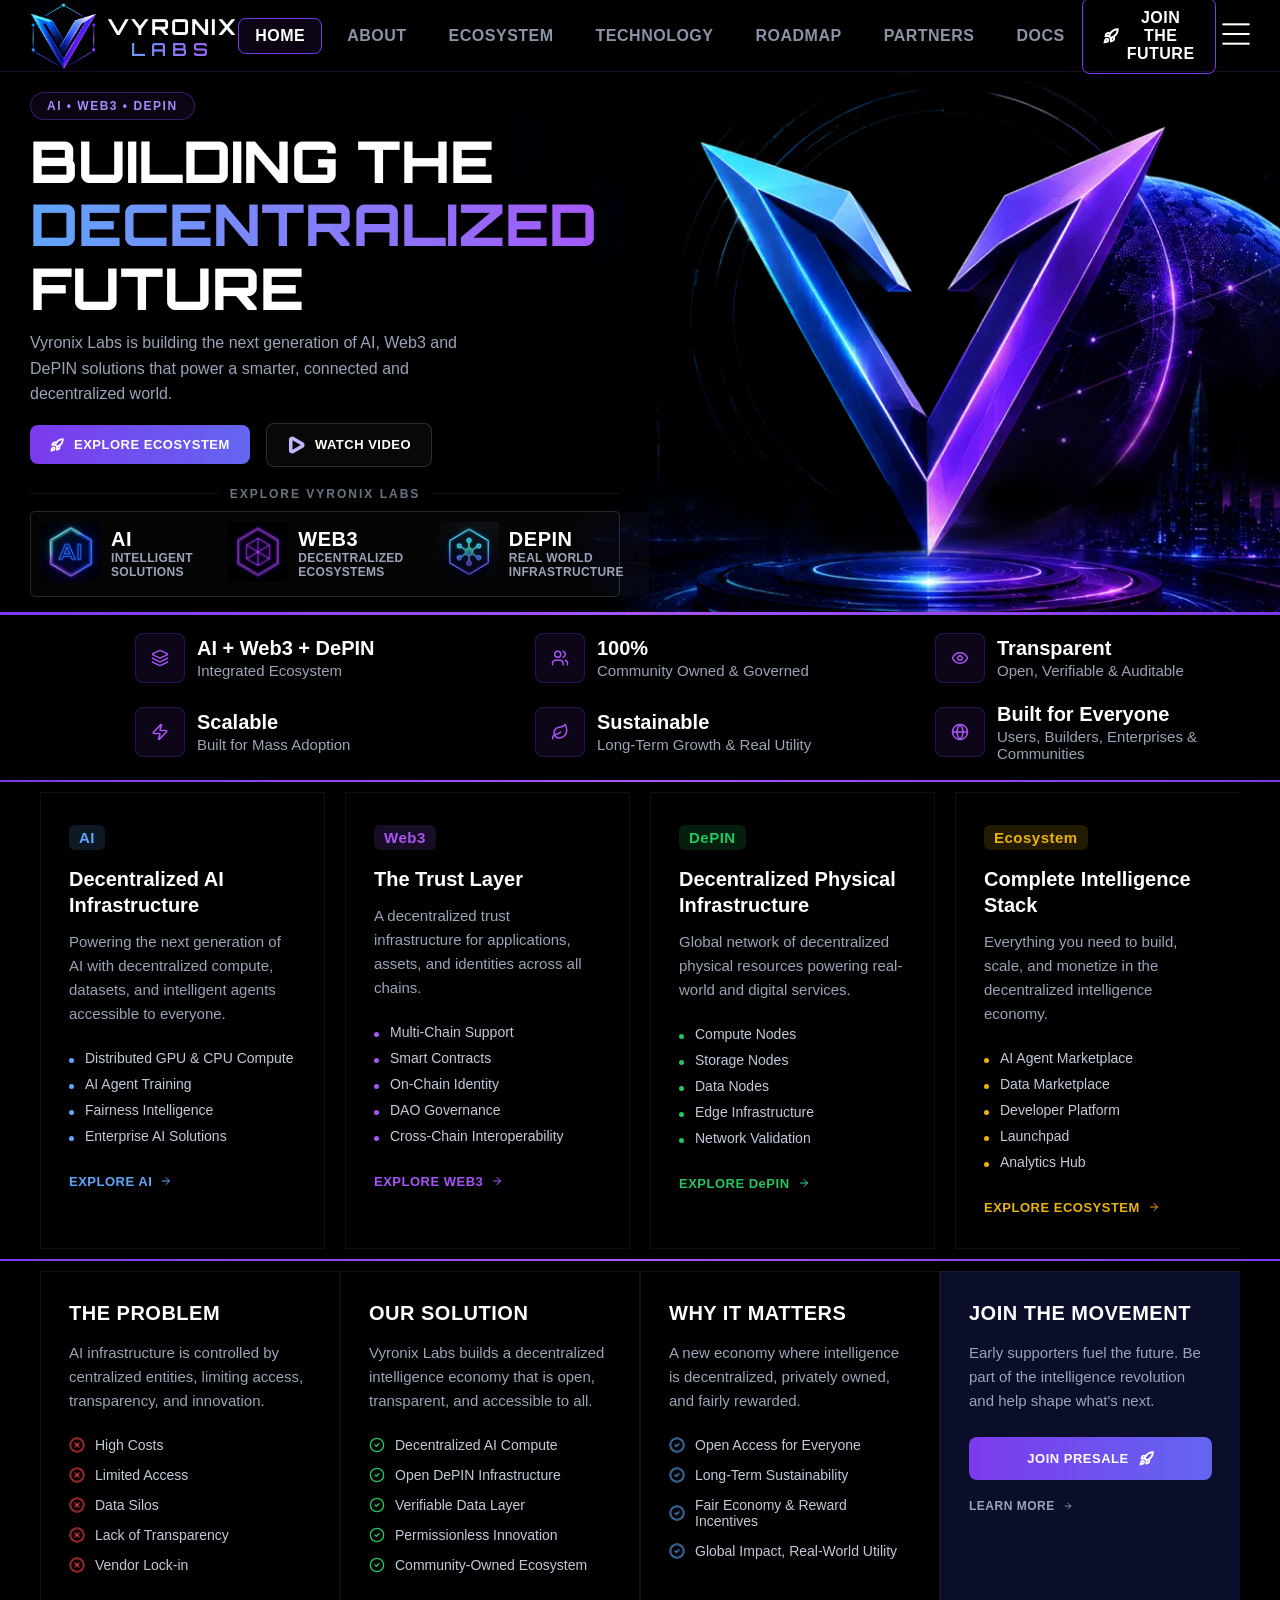
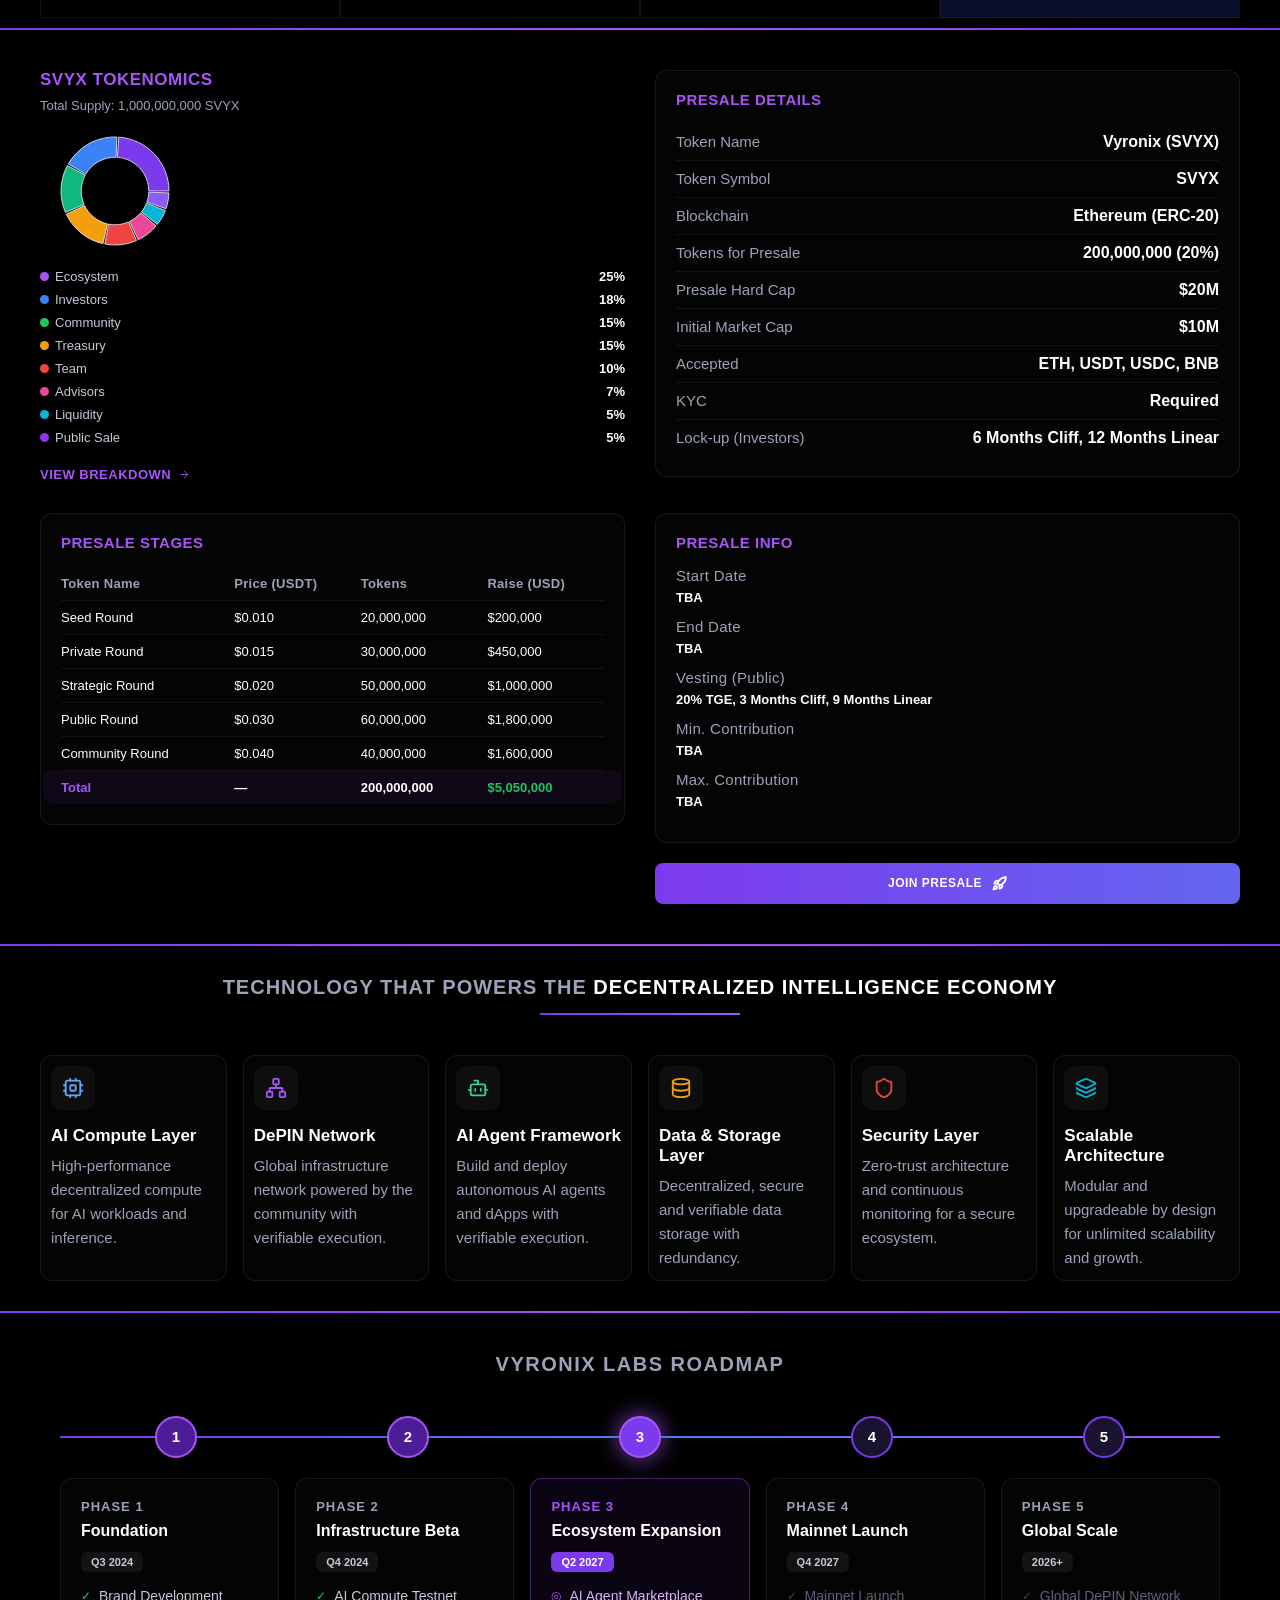
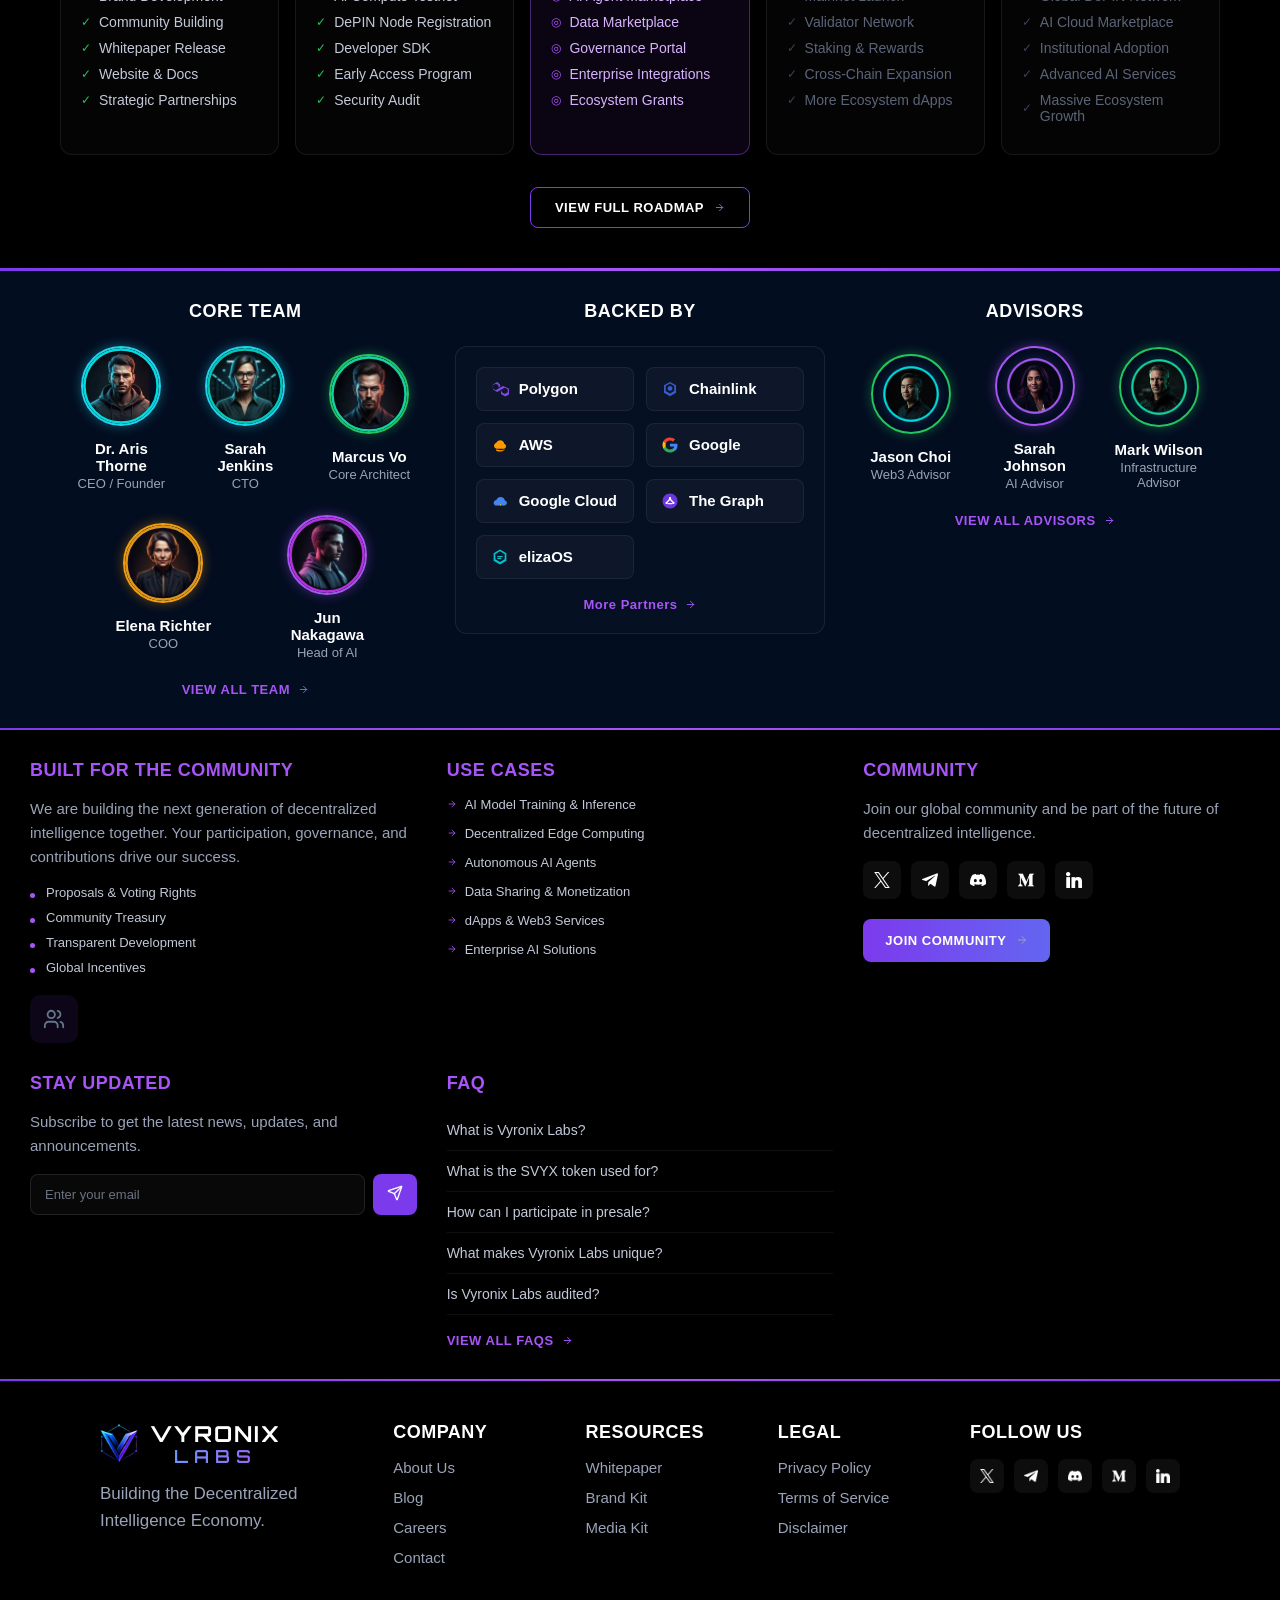
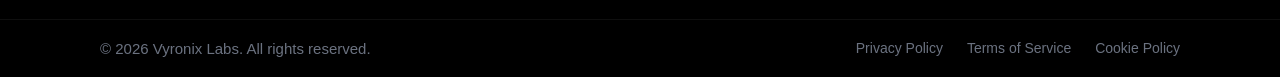
==== commit a743f83d: "Optimized Code - used external script, used a single style file for navbar, drawer, and footer" ====
--- a/index.html
+++ b/index.html
@@ -15,6 +15,7 @@
       href="https://fonts.googleapis.com/css2?family=Space+Grotesk:wght@700;800&family=Orbitron:wght@600;700&display=swap"
     />
     <link rel="stylesheet" href="style.css" />
+    <link rel="stylesheet" href="navbar-footer-drawer.css" />
     <style></style>
   </head>
   <body>
@@ -91,7 +92,7 @@
           >
         </li>
         <li>
-          <a href=""
+          <a href="/tokenomics"
             ><img src="icones/token.svg" alt="" /><span>Tokenomics</span></a
           >
         </li>
@@ -997,52 +998,15 @@
           </div>
         </div>
       </div>
+      <div class="footer-copyright">
+        <p>© 2026 Vyronix Labs. All rights reserved.</p>
+        <div class="footer-copyright-links">
+          <a href="">Privacy Policy</a>
+          <a href="">Terms of Service</a>
+          <a href="">Cookie Policy</a>
+        </div>
+      </div>
     </footer>
-
-    <!-- Script for Drawer -->
-    <script>
-      // Get elements
-      const hamburger = document.querySelector(".hamburger");
-      const drawer = document.getElementById("drawer");
-      const overlay = document.getElementById("drawerOverlay");
-      const closeBtn = document.getElementById("drawerClose");
-      const body = document.body;
-
-      // Open drawer
-      function openDrawer() {
-        drawer.classList.add("open");
-        overlay.classList.add("active");
-        body.classList.add("no-scroll");
-      }
-
-      // Close drawer
-      function closeDrawer() {
-        drawer.classList.remove("open");
-        overlay.classList.remove("active");
-        body.classList.remove("no-scroll");
-      }
-
-      // Event listeners
-      hamburger.addEventListener("click", openDrawer);
-      closeBtn.addEventListener("click", closeDrawer);
-      overlay.addEventListener("click", closeDrawer);
-
-      // Close on Escape key
-      document.addEventListener("keydown", function (e) {
-        if (e.key === "Escape") {
-          closeDrawer();
-        }
-      });
-
-      // Close when a nav link is clicked
-      document.querySelectorAll(".drawer-nav a").forEach((link) => {
-        link.addEventListener("click", closeDrawer);
-      });
-
-      // Close when join button is clicked
-      document
-        .querySelector(".drawer-join-btn")
-        .addEventListener("click", closeDrawer);
-    </script>
+    <script src="script.js"></script>
   </body>
 </html>
--- a/style.css
+++ b/style.css
@@ -18,130 +18,7 @@
     font-family: "Inter-Bold", sans-serif;
 }
 
-.navbar {
-    display: flex;
-    align-items: center;
-    justify-content: space-between;
-    height: 72px;
-    padding: 0 30px;
-    background-color: #000000;
-    /* background: rgba(2, 11, 26, 0.95); */
-    border-bottom: 1px solid rgba(139, 92, 246, 0.15);
-}
-
-/* ---------- Logo ---------- */
-
-.navbar .navlogo {
-    display: flex;
-    align-items: center;
-    gap: 10px;
-}
-
-.navbar .navlogo .img img {
-    height: 70px;
-    width: auto;
-    display: block;
-}
-
-.vyronix2 {
-    color: #ffffff;
-    text-align: center;
-    font-family: "Orbitron";
-    font-size: 22px;
-    line-height: 24px;
-    letter-spacing: 2px;
-    font-weight: 700;
-    position: static;
-}
-
-.labs2 {
-    background: linear-gradient(90deg,
-            rgba(96, 165, 250, 1) 0%,
-            rgba(168, 85, 247, 1) 100%);
-    background-clip: text;
-    -webkit-background-clip: text;
-    -webkit-text-fill-color: transparent;
-    text-align: center;
-    font-family: "Orbitron", sans-serif;
-    font-size: 18px;
-    line-height: 16px;
-    letter-spacing: 6px;
-    font-weight: 600;
-    position: static;
-    margin-top: 2px;
-}
-
-/* ---------- Nav links ---------- */
-
-.Navpages ul {
-    list-style: none;
-    display: flex;
-    align-items: center;
-    gap: 8px;
-}
-
-.Navpages ul li a {
-    display: inline-block;
-    text-decoration: none;
-    color: #8b93a7;
-    font-size: 16px;
-    font-weight: 600;
-    letter-spacing: 0.5px;
-    padding: 8px 16px;
-    border-radius: 8px;
-    border: 1px solid transparent;
-    transition:
-        color 0.2s ease,
-        border-color 0.2s ease,
-        background 0.2s ease;
-}
-
-.Navpages ul li a:hover {
-    color: #ffffff;
-}
-
-.Navpages ul li.active a {
-    color: #ffffff;
-    border: 1px solid #7c3aed;
-    background: rgba(124, 58, 237, 0.08);
-}
-
-/* ---------- Join button ---------- */
-
-.JoiningButton button {
-    display: flex;
-    align-items: center;
-    gap: 8px;
-    background: transparent;
-    border: 1px solid #7c3aed;
-    border-radius: 8px;
-    padding: 10px 20px;
-    cursor: pointer;
-    transition: background 0.2s ease;
-}
-
-.JoiningButton button:hover {
-    background: rgba(124, 58, 237, 0.1);
-}
-
-.JoiningButton button img {
-    height: 16px;
-    width: auto;
-}
-
-.JoiningButton button h3 {
-    color: #ffffff;
-    font-size: 16px;
-    font-weight: 700;
-    letter-spacing: 0.5px;
-}
-
-.hamburger img {
-    height: 40px;
-}
-
 /* ---------- Main layout ---------- */
-
 .main {
     display: grid;
     grid-template-columns: 100%;
@@ -185,17 +62,12 @@
 
 .hero-badge span {
     font-size: 12px;
-
     font-weight: 700;
     letter-spacing: 1.5px;
     color: #a78bfa;
 }
 
-
-
-
 /* ---------- Headings ---------- */
-
 .headings h1 {
     font-family: "Orbitron";
     color: #ffffff;
@@ -225,10 +97,7 @@
     max-width: 440px;
 }
 
-
-
 /* ---------- Buttons ---------- */
-
 .buttons {
     display: flex;
     align-items: center;
@@ -269,7 +138,6 @@
 }
 
 /* ---------- Divider ---------- */
-
 .techs-divider {
     display: flex;
     align-items: center;
@@ -302,7 +170,6 @@
 }
 
 /* ---------- Tech cards ---------- */
-
 .techs {
     border: 1px solid rgba(255, 255, 255, 0.15);
     border-radius: 5px;
@@ -393,7 +260,6 @@
 }
 
 /* ---------- Ecosystem cards ---------- */
-
 .ecosystem-cards {
     padding: 10px 40px;
     display: grid;
@@ -1449,328 +1315,12 @@
     height: 11px;
 }
 
-/* footer */
-.footer-bottom {
-    display: grid;
-    grid-template-columns: 1.6fr 1fr 1fr 1fr 1fr;
-    gap: 24px;
-    padding: 40px 100px;
-    border-top: 1px solid rgba(255, 255, 255, 0.06);
-}
-
-.footer-logo {
-    display: flex;
-    align-items: center;
-    gap: 12px;
-    margin-bottom: 16px;
-}
-
-.footer-logo img {
-    height: 40px;
-    width: auto;
-}
-
-.footer-tagline {
-    color: #9aa3b8;
-    font-size: 15px;
-    line-height: 1.6;
-    max-width: 220px;
-}
-
-.footer-links-col h4,
-.footer-follow-col h4 {
-    color: #ffffff;
-    font-size: 15px;
-    font-weight: 600;
-    letter-spacing: 0.5px;
-    margin-bottom: 16px;
-}
-
-.footer-links-col ul {
-    list-style: none;
-}
-
-.footer-links-col li {
-    margin-bottom: 12px;
-}
-
-.footer-links-col a {
-    color: #9aa3b8;
-    font-size: 13px;
-    text-decoration: none;
-}
-
-.footer-links-col a:hover {
-    color: #ffffff;
-}
-
-.footer-follow-col .social-icons {
-    display: flex;
-    gap: 10px;
-}
-
-.footer-follow-col .social-icons a {
-    display: flex;
-    align-items: center;
-    justify-content: center;
-    width: 34px;
-    height: 34px;
-    border-radius: 8px;
-    background: rgba(255, 255, 255, 0.05);
-}
-
-.footer-follow-col .social-icons a img {
-    width: 14px;
-    height: 14px;
-}
-
-
-/* ---------- Drawer Styles ---------- */
-
-/* Overlay */
-.drawer-overlay {
-    display: none;
-    position: fixed;
-    top: 0;
-    left: 0;
-    width: 100%;
-    height: 100%;
-    background: rgba(0, 0, 0, 0.7);
-    backdrop-filter: blur(4px);
-    z-index: 999;
-    opacity: 0;
-    transition: opacity 0.3s ease;
-}
-
-.drawer-overlay.active {
-    display: block;
-    opacity: 1;
-}
-
-/* Drawer */
-.drawer {
-    position: fixed;
-    top: 0;
-    left: -320px;
-    /* Hidden off-screen */
-    width: 320px;
-    height: 100%;
-    background: #0a0e2b;
-    border-right: 1px solid rgba(139, 92, 246, 0.2);
-    z-index: 1000;
-    transition: left 0.3s ease;
-    display: flex;
-    flex-direction: column;
-    padding: 24px 20px;
-    overflow-y: auto;
-}
-
-.drawer.open {
-    left: 0;
-    /* Slide in */
-}
-
-/* Drawer Header */
-.drawer-header {
-    display: flex;
-    align-items: center;
-    justify-content: space-between;
-    padding-bottom: 20px;
-    border-bottom: 1px solid rgba(255, 255, 255, 0.06);
-    margin-bottom: 20px;
-}
-
-.drawer-logo {
-    display: flex;
-    align-items: center;
-    gap: 12px;
-}
-
-.drawer-logo img {
-    height: 36px;
-    width: auto;
-}
-
-.drawer-logo span {
-    color: #ffffff;
-    font-family: "Orbitron", sans-serif;
-    font-size: 16px;
-    font-weight: 700;
-}
-
-.drawer-close {
-    background: none;
-    border: none;
-    color: #9aa3b8;
-    font-size: 24px;
-    cursor: pointer;
-    padding: 4px 8px;
-    transition: color 0.2s ease;
-}
-
-.drawer-close:hover {
-    color: #ffffff;
-}
-
-/* Drawer Navigation */
-.drawer-nav {
-    list-style: none;
-    flex: 1;
-    padding: 0;
-}
-
-.drawer-nav li {
-    margin-bottom: 4px;
-}
-
-.drawer-nav li a {
-    display: block;
-    text-decoration: none;
-    color: #8b93a7;
-    font-size: 15px;
-    font-weight: 600;
-    letter-spacing: 0.5px;
-    padding: 12px 16px;
-    border-radius: 8px;
-    transition: all 0.2s ease;
-}
-
-.drawer-nav li a:hover {
-    color: #ffffff;
-    background: rgba(124, 58, 237, 0.08);
-}
-
-.drawer-nav li.active a {
-    color: #ffffff;
-    background: rgba(124, 58, 237, 0.12);
-    border-left: 3px solid #7c3aed;
-}
-
-/* Drawer Footer */
-.drawer-footer {
-    padding-top: 20px;
-    border-top: 1px solid rgba(255, 255, 255, 0.06);
-}
-
-.drawer-join-btn {
-    display: flex;
-    align-items: center;
-    justify-content: center;
-    gap: 10px;
-    width: 100%;
-    background: linear-gradient(90deg, #7c3aed, #6366f1);
-    color: #ffffff;
-    border: none;
-    border-radius: 8px;
-    padding: 14px 20px;
-    font-size: 13px;
-    font-weight: 700;
-    letter-spacing: 0.5px;
-    cursor: pointer;
-    margin-bottom: 16px;
-}
-
-.drawer-join-btn img {
-    height: 16px;
-    width: auto;
-}
-
-.drawer-social {
-    display: flex;
-    gap: 10px;
-    justify-content: center;
-}
-
-.drawer-social a {
-    display: flex;
-    align-items: center;
-    justify-content: center;
-    width: 38px;
-    height: 38px;
-    border-radius: 8px;
-    background: rgba(255, 255, 255, 0.05);
-    transition: background 0.2s ease;
-}
-
-.drawer-social a:hover {
-    background: rgba(124, 58, 237, 0.2);
-}
-
-.drawer-social a img {
-    width: 16px;
-    height: 16px;
-}
-
-
-/* ---------- Drawer: Explore Vyronix list (shown by default) ---------- */
-
-.drawer-explore-nav {
-    list-style: none;
-    padding: 0;
-}
-
-.explore-label {
-    display: flex;
-    align-items: center;
-    gap: 8px;
-    color: #6b7280;
-    font-size: 11px;
-    font-weight: 700;
-    letter-spacing: 1px;
-    text-transform: uppercase;
-    padding: 8px 16px;
-    margin-bottom: 8px;
-}
-
-.explore-label .dot {
-    width: 6px;
-    height: 6px;
-    border-radius: 50%;
-    background: #a855f7;
-}
-
-.drawer-explore-nav li a {
-    display: flex;
-    align-items: center;
-    gap: 12px;
-    text-decoration: none;
-    color: #8b93a7;
-    font-size: 15px;
-    font-weight: 600;
-    padding: 12px 16px;
-    border-radius: 8px;
-    margin-bottom: 4px;
-    transition: all 0.2s ease;
-}
-
-.drawer-explore-nav li a img {
-    width: 18px;
-    height: 18px;
-}
-
-.drawer-explore-nav li a:hover {
-    color: #ffffff;
-    background: rgba(124, 58, 237, 0.08);
-}
-
-.drawer-explore-nav li.active a {
-    color: #ffffff;
-    background: #7c3aed;
-}
-
-/* ---------- Drawer: page-link list hidden until Navpages is hidden ---------- */
-.drawer-nav {
-    display: none;
-}
-
 /* Prevent body scroll when drawer is open */
 body.no-scroll {
     overflow: hidden;
 }
 
-/* Dividing Line */
-/* ---------- Section Dividers ---------- */
-
+/* Section Divider */
 .sections>div {
     border-bottom: 2px solid;
     border-image: linear-gradient(90deg, #7c3aed, #a855f7, #7c3aed) 1;
@@ -1805,28 +1355,6 @@
 /*  small laptops */
 @media (max-width: 1300px) {
 
-    /* ---------- Navbar shrink ---------- */
-    .navbar {
-        padding: 0 20px;
-    }
-
-    .Navpages ul {
-        gap: 2px;
-    }
-
-    .Navpages ul li a {
-        padding: 8px 10px;
-        font-size: 12px;
-    }
-
-    .JoiningButton button {
-        padding: 8px 14px;
-    }
-
-    .JoiningButton button h3 {
-        font-size: 12px;
-    }
-
     /* ---------- Tokenomics section: 2x2 ---------- */
     .tokenomics-section {
         grid-template-columns: 1fr 1fr;
@@ -1841,42 +1369,6 @@
 
 /* Tablets (landscape) */
 @media (max-width: 1024px) {
-
-    /* ---------- Navbar: stacked column ---------- */
-    .navbar {
-        height: auto;
-        gap: 16px;
-        padding: 20px;
-    }
-
-    .navbar {
-        display: grid;
-        grid-template-columns: 1fr 1fr;
-    }
-
-    .Navpages,
-    .JoiningButton {
-        margin: auto;
-    }
-
-    .navlogo {
-        grid-row: 1;
-        grid-column: 1/2;
-    }
-
-    .Navpages {
-        grid-row: 2;
-        grid-column: 1/3;
-    }
-
-    .JoiningButton {
-        grid-row: 3;
-        grid-column: 1/3;
-    }
-
-    .hamburger {
-        margin-left: auto;
-    }
 
     /* ---------- Ecosystem cards: 2x2 ---------- */
     .ecosystem-cards {
@@ -1909,60 +1401,10 @@
     .footer-columns {
         grid-template-columns: repeat(2, 1fr);
     }
-
-
-    .footer-bottom {
-        grid-template-columns: repeat(4, 1fr);
-    }
-
-    .footer-brand {
-        grid-column: 1 / -1;
-        margin-bottom: 24px;
-    }
 }
 
 /* Tablets (portrait) */
 @media (max-width: 768px) {
-
-    /* ---------- Navbar: back to row, links hidden ---------- */
-    .navbar {
-        display: flex;
-        flex-direction: row;
-        height: 72px;
-        padding: 0 20px;
-        justify-content: center;
-    }
-
-    .navlogo {
-        margin-right: auto;
-    }
-
-    .Navpages {
-        display: none;
-    }
-
-    .JoiningButton {
-        margin: 0;
-        margin-left: auto;
-    }
-
-    .hamburger {
-        margin: 0;
-        display: inline-block;
-        order: 3;
-    }
-
-    .hamburger img {
-        height: 50px;
-    }
-
-    .drawer-nav {
-        display: block;
-        margin-top: 16px;
-        padding-top: 16px;
-        border-top: 1px solid rgba(255, 255, 255, 0.08);
-    }
-
     .hero .hero-content {
         max-width: 100%;
         padding: 40px 20px;
@@ -2027,62 +1469,11 @@
     .footer-columns {
         grid-template-columns: 1fr;
     }
-
-    /* ---------- Footer bottom: logo stays full width, links 2x2 ---------- */
-    .footer-bottom {
-        grid-template-columns: repeat(2, 1fr);
-    }
-
-    .footer-brand {
-        grid-column: 1 / -1;
-    }
-
 }
 
 
 /* Mobile */
 @media (max-width: 480px) {
-
-    .navbar {
-        height: 60px;
-    }
-
-    .navbar .navlogo .img img {
-        height: 50px;
-        width: auto;
-        display: block;
-    }
-
-
-    .vyronix2 {
-        color: #ffffff;
-        text-align: center;
-        font-family: "Orbitron";
-        font-size: 16px;
-        line-height: 20px;
-        letter-spacing: 2px;
-        font-weight: 700;
-        position: static;
-    }
-
-    .labs2 {
-        background: linear-gradient(90deg,
-                rgba(96, 165, 250, 1) 0%,
-                rgba(168, 85, 247, 1) 100%);
-        background-clip: text;
-        -webkit-background-clip: text;
-        -webkit-text-fill-color: transparent;
-        text-align: center;
-        font-family: "Orbitron", sans-serif;
-        font-size: 14px;
-        line-height: 16px;
-        letter-spacing: 8px;
-        font-weight: 600;
-        position: static;
-        margin-top: 2px;
-    }
-
-
     .stats-bar {
         grid-template-columns: 1fr;
         justify-content: initial;
@@ -2137,14 +1528,8 @@
         grid-template-columns: 1fr;
     }
 
-    .footer-bottom {
-        grid-template-columns: 1fr;
-
-    }
-
     .footer-heading {
         font-size: 20px;
-
     }
 
     .footer-columns {
@@ -2154,20 +1539,12 @@
 
     .footer-text {
         font-size: 16px;
-        /* apni pasand ka size dedo, jaise 15px, 17px, 1rem, etc */
         line-height: 1.6;
-        /* readability ke liye achha rehta hai */
     }
 
     .footer-bullets li {
         font-size: 15px;
-        /* is ko bhi apne hisaab se adjust kro */
         line-height: 1.5;
-    }
-
-
-    .footer-tagline {
-        font-size: 16px;
     }
 
     /* ---------- Navbar: icon-only button ---------- */
--- a/navbar-footer-drawer.css
+++ b/navbar-footer-drawer.css
@@ -0,0 +1,639 @@
+.navbar {
+    display: flex;
+    align-items: center;
+    justify-content: space-between;
+    height: 72px;
+    padding: 0 30px;
+    background-color: #000000;
+    border-bottom: 1px solid rgba(139, 92, 246, 0.15);
+}
+
+/* ---------- Logo ---------- */
+
+.navbar .navlogo {
+    display: flex;
+    align-items: center;
+    gap: 10px;
+}
+
+.navbar .navlogo .img img {
+    height: 70px;
+    width: auto;
+    display: block;
+}
+
+.vyronix2 {
+    color: #ffffff;
+    text-align: center;
+    font-family: "Orbitron";
+    font-size: 22px;
+    line-height: 24px;
+    letter-spacing: 2px;
+    font-weight: 700;
+    position: static;
+}
+
+.labs2 {
+    background: linear-gradient(90deg,
+            rgba(96, 165, 250, 1) 0%,
+            rgba(168, 85, 247, 1) 100%);
+    background-clip: text;
+    -webkit-background-clip: text;
+    -webkit-text-fill-color: transparent;
+    text-align: center;
+    font-family: "Orbitron", sans-serif;
+    font-size: 18px;
+    line-height: 16px;
+    letter-spacing: 6px;
+    font-weight: 600;
+    position: static;
+    margin-top: 2px;
+}
+
+/* ---------- Nav links ---------- */
+
+.Navpages ul {
+    list-style: none;
+    display: flex;
+    align-items: center;
+    gap: 8px;
+}
+
+.Navpages ul li a {
+    display: inline-block;
+    text-decoration: none;
+    color: #8b93a7;
+    font-size: 16px;
+    font-weight: 600;
+    letter-spacing: 0.5px;
+    padding: 8px 16px;
+    border-radius: 8px;
+    border: 1px solid transparent;
+    transition:
+        color 0.2s ease,
+        border-color 0.2s ease,
+        background 0.2s ease;
+}
+
+.Navpages ul li a:hover {
+    color: #ffffff;
+}
+
+.Navpages ul li.active a {
+    color: #ffffff;
+    border: 1px solid #7c3aed;
+    background: rgba(124, 58, 237, 0.08);
+}
+
+/* ---------- Join button ---------- */
+
+.JoiningButton button {
+    display: flex;
+    align-items: center;
+    gap: 8px;
+    background: transparent;
+    border: 1px solid #7c3aed;
+    border-radius: 8px;
+    padding: 10px 20px;
+    cursor: pointer;
+    transition: background 0.2s ease;
+}
+
+.JoiningButton button:hover {
+    background: rgba(124, 58, 237, 0.1);
+}
+
+.JoiningButton button img {
+    height: 16px;
+    width: auto;
+}
+
+.JoiningButton button h3 {
+    color: #ffffff;
+    font-size: 16px;
+    font-weight: 700;
+    letter-spacing: 0.5px;
+}
+
+.hamburger img {
+    height: 40px;
+}
+
+/* ---------- Drawer Styles ---------- */
+
+/* Overlay */
+.drawer-overlay {
+    display: none;
+    position: fixed;
+    top: 0;
+    left: 0;
+    width: 100%;
+    height: 100%;
+    background: rgba(0, 0, 0, 0.7);
+    backdrop-filter: blur(4px);
+    z-index: 999;
+    opacity: 0;
+    transition: opacity 0.3s ease;
+}
+
+.drawer-overlay.active {
+    display: block;
+    opacity: 1;
+}
+
+/* Drawer */
+.drawer {
+    position: fixed;
+    top: 0;
+    left: -320px;
+    /* Hidden off-screen */
+    width: 320px;
+    height: 100%;
+    background: #0a0e2b;
+    border-right: 1px solid rgba(139, 92, 246, 0.2);
+    z-index: 1000;
+    transition: left 0.3s ease;
+    display: flex;
+    flex-direction: column;
+    padding: 24px 20px;
+    overflow-y: auto;
+}
+
+.drawer.open {
+    left: 0;
+}
+
+/* Drawer Header */
+.drawer-header {
+    display: flex;
+    align-items: center;
+    justify-content: space-between;
+    padding-bottom: 20px;
+    border-bottom: 1px solid rgba(255, 255, 255, 0.06);
+    margin-bottom: 20px;
+}
+
+.drawer-logo {
+    display: flex;
+    align-items: center;
+    gap: 12px;
+}
+
+.drawer-logo img {
+    height: 36px;
+    width: auto;
+}
+
+.drawer-logo span {
+    color: #ffffff;
+    font-family: "Orbitron", sans-serif;
+    font-size: 16px;
+    font-weight: 700;
+}
+
+.drawer-close {
+    background: none;
+    border: none;
+    color: #9aa3b8;
+    font-size: 24px;
+    cursor: pointer;
+    padding: 4px 8px;
+    transition: color 0.2s ease;
+}
+
+.drawer-close:hover {
+    color: #ffffff;
+}
+
+/* Drawer Navigation */
+.drawer-nav {
+    list-style: none;
+    flex: 1;
+    padding: 0;
+}
+
+.drawer-nav li {
+    margin-bottom: 4px;
+}
+
+.drawer-nav li a {
+    display: block;
+    text-decoration: none;
+    color: #8b93a7;
+    font-size: 15px;
+    font-weight: 600;
+    letter-spacing: 0.5px;
+    padding: 12px 16px;
+    border-radius: 8px;
+    transition: all 0.2s ease;
+}
+
+.drawer-nav li a:hover {
+    color: #ffffff;
+    background: rgba(124, 58, 237, 0.08);
+}
+
+.drawer-nav li.active a {
+    color: #ffffff;
+    background: rgba(124, 58, 237, 0.12);
+    border-left: 3px solid #7c3aed;
+}
+
+/* Drawer Footer */
+.drawer-footer {
+    padding-top: 20px;
+    border-top: 1px solid rgba(255, 255, 255, 0.06);
+}
+
+.drawer-join-btn {
+    display: flex;
+    align-items: center;
+    justify-content: center;
+    gap: 10px;
+    width: 100%;
+    background: linear-gradient(90deg, #7c3aed, #6366f1);
+    color: #ffffff;
+    border: none;
+    border-radius: 8px;
+    padding: 14px 20px;
+    font-size: 13px;
+    font-weight: 700;
+    letter-spacing: 0.5px;
+    cursor: pointer;
+    margin-bottom: 16px;
+}
+
+.drawer-join-btn img {
+    height: 16px;
+    width: auto;
+}
+
+.drawer-social {
+    display: flex;
+    gap: 10px;
+    justify-content: center;
+}
+
+.drawer-social a {
+    display: flex;
+    align-items: center;
+    justify-content: center;
+    width: 38px;
+    height: 38px;
+    border-radius: 8px;
+    background: rgba(255, 255, 255, 0.05);
+    transition: background 0.2s ease;
+}
+
+.drawer-social a:hover {
+    background: rgba(124, 58, 237, 0.2);
+}
+
+.drawer-social a img {
+    width: 16px;
+    height: 16px;
+}
+
+/* ---------- Drawer: Explore Vyronix list (shown by default) ---------- */
+
+.drawer-explore-nav {
+    list-style: none;
+    padding: 0;
+}
+
+.explore-label {
+    display: flex;
+    align-items: center;
+    gap: 8px;
+    color: #6b7280;
+    font-size: 11px;
+    font-weight: 700;
+    letter-spacing: 1px;
+    text-transform: uppercase;
+    padding: 8px 16px;
+    margin-bottom: 8px;
+}
+
+.explore-label .dot {
+    width: 6px;
+    height: 6px;
+    border-radius: 50%;
+    background: #a855f7;
+}
+
+.drawer-explore-nav li a {
+    display: flex;
+    align-items: center;
+    gap: 12px;
+    text-decoration: none;
+    color: #8b93a7;
+    font-size: 15px;
+    font-weight: 600;
+    padding: 12px 16px;
+    border-radius: 8px;
+    margin-bottom: 4px;
+    transition: all 0.2s ease;
+}
+
+.drawer-explore-nav li a img {
+    width: 18px;
+    height: 18px;
+}
+
+.drawer-explore-nav li a:hover {
+    color: #ffffff;
+    background: rgba(124, 58, 237, 0.08);
+}
+
+.drawer-explore-nav li.active a {
+    color: #ffffff;
+    background: #7c3aed;
+}
+
+/* ---------- Drawer: page-link list hidden until Navpages is hidden ---------- */
+
+.drawer-nav {
+    display: none;
+}
+
+/* footer */
+.footer-bottom {
+    display: grid;
+    grid-template-columns: 1.6fr 1fr 1fr 1fr 1fr;
+    gap: 24px;
+    padding: 40px 100px;
+    border-top: 1px solid rgba(255, 255, 255, 0.06);
+}
+
+.footer-logo {
+    display: flex;
+    align-items: center;
+    gap: 12px;
+    margin-bottom: 16px;
+}
+
+.footer-logo img {
+    height: 40px;
+    width: auto;
+}
+
+.footer-tagline {
+    color: #9aa3b8;
+    font-size: 17px;
+    line-height: 1.6;
+    max-width: 220px;
+}
+
+.footer-links-col h4,
+.footer-follow-col h4 {
+    color: #ffffff;
+    font-size: 18px;
+    font-weight: 600;
+    letter-spacing: 0.5px;
+    margin-bottom: 16px;
+}
+
+.footer-links-col ul {
+    list-style: none;
+}
+
+.footer-links-col li {
+    margin-bottom: 12px;
+}
+
+.footer-links-col a {
+    color: #9aa3b8;
+    font-size: 15px;
+    text-decoration: none;
+}
+
+.footer-links-col a:hover {
+    color: #ffffff;
+}
+
+.footer-follow-col .social-icons {
+    display: flex;
+    gap: 10px;
+}
+
+.footer-follow-col .social-icons a {
+    display: flex;
+    align-items: center;
+    justify-content: center;
+    width: 34px;
+    height: 34px;
+    border-radius: 8px;
+    background: rgba(255, 255, 255, 0.05);
+}
+
+.footer-follow-col .social-icons a img {
+    width: 14px;
+    height: 14px;
+}
+
+.footer-copyright {
+    display: flex;
+    align-items: center;
+    justify-content: space-between;
+    padding: 20px 100px;
+    border-top: 1px solid rgba(255, 255, 255, 0.06);
+}
+
+.footer-copyright p {
+    color: #6b7280;
+    font-size: 15px;
+}
+
+.footer-copyright-links {
+    display: flex;
+    gap: 24px;
+}
+
+.footer-copyright-links a {
+    color: #6b7280;
+    font-size: 14px;
+    text-decoration: none;
+}
+
+.footer-copyright-links a:hover {
+    color: #9aa3b8;
+}
+
+
+@media (max-width: 1220px) {
+
+    /* ---------- Navbar: shrink before it stacks at 1024px ---------- */
+    .navbar {
+        padding: 0 20px;
+    }
+
+    .Navpages ul {
+        gap: 2px;
+    }
+
+    .Navpages ul li a {
+        padding: 8px 10px;
+        font-size: 12px;
+    }
+
+    .JoiningButton button {
+        padding: 8px 14px;
+    }
+
+    .JoiningButton button h3 {
+        font-size: 12px;
+    }
+}
+
+/* Tablets (landscape) */
+@media (max-width: 1024px) {
+
+    /* ---------- Navbar: stacked column ---------- */
+    .navbar {
+        height: auto;
+        gap: 16px;
+        padding: 20px;
+    }
+
+    .navbar {
+        display: grid;
+        grid-template-columns: 1fr 1fr;
+    }
+
+    .Navpages,
+    .JoiningButton {
+        margin: auto;
+    }
+
+    .navlogo {
+        grid-row: 1;
+        grid-column: 1/2;
+    }
+
+    .Navpages {
+        grid-row: 2;
+        grid-column: 1/3;
+    }
+
+    .JoiningButton {
+        grid-row: 3;
+        grid-column: 1/3;
+    }
+
+    .hamburger {
+        margin-left: auto;
+    }
+
+    .footer-bottom {
+        grid-template-columns: repeat(3, 1fr);
+        gap: 60px 10px;
+    }
+
+    .footer-brand {
+        grid-column: 1 / -1;
+    }
+
+}
+
+/* Tablets (portrait) */
+@media (max-width: 768px) {
+
+    /* ---------- Navbar: back to row, links hidden ---------- */
+    .navbar {
+        display: flex;
+        flex-direction: row;
+        height: 72px;
+        padding: 0 20px;
+        justify-content: center;
+    }
+
+    .navlogo {
+        margin-right: auto;
+    }
+
+    .Navpages {
+        display: none;
+    }
+
+    .JoiningButton {
+        margin: 0;
+        margin-left: auto;
+    }
+
+    .JoiningButton button {
+        padding: 20px;
+        border: 1px solid #7c3aed;
+        background: transparent;
+        border-radius: 8px;
+    }
+
+    .hamburger {
+        margin: 0;
+        display: block;
+        order: 3;
+        cursor: pointer;
+        padding: 0px;
+    }
+
+    .hamburger img {
+        height: 40px;
+    }
+
+    .drawer-nav {
+        display: block;
+        margin-top: 16px;
+        padding-top: 16px;
+        border-top: 1px solid rgba(255, 255, 255, 0.08);
+    }
+
+    .footer-bottom {
+        grid-template-columns: repeat(2, 1fr);
+        gap: 40px;
+        padding: 40px;
+    }
+
+    .footer-brand {
+        grid-column: 1 / -1;
+    }
+
+    .footer-copyright {
+        flex-direction: column;
+        align-items: flex-start;
+        gap: 10px;
+        padding: 40px;
+    }
+
+    .footer-copyright-links {
+        flex-direction: column;
+        gap: 10px;
+    }
+}
+
+/* Mobile */
+@media (max-width: 480px) {
+
+    .navbar {
+        height: 60px;
+    }
+
+    .navbar .navlogo .img img {
+        height: 50px;
+        width: auto;
+        display: block;
+    }
+
+    .JoiningButton button h3 {
+        display: none;
+    }
+
+    /* ---------- Footer ---------- */
+    .footer-bottom {
+        grid-template-columns: 1fr;
+        gap: 32px;
+        padding: 32px 20px;
+    }
+
+    .footer-copyright {
+        padding: 24px 20px;
+    }
+}
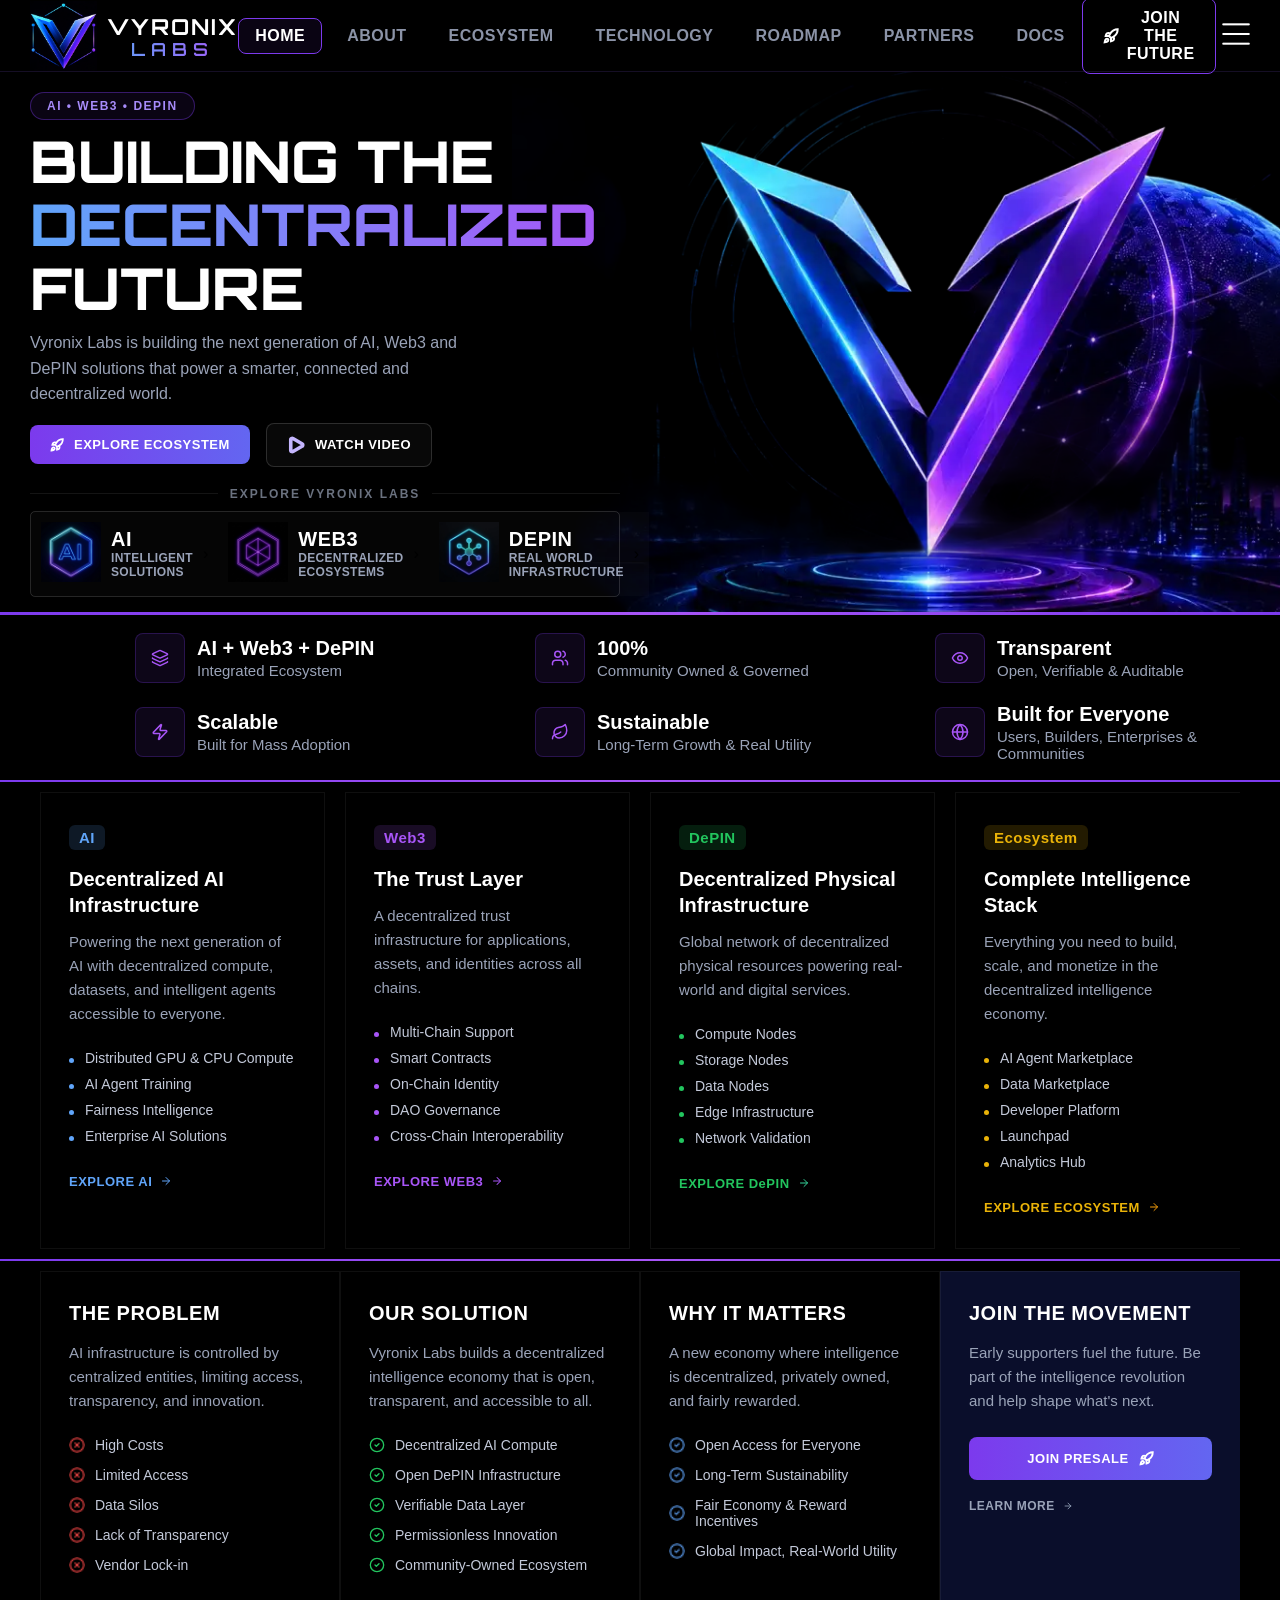
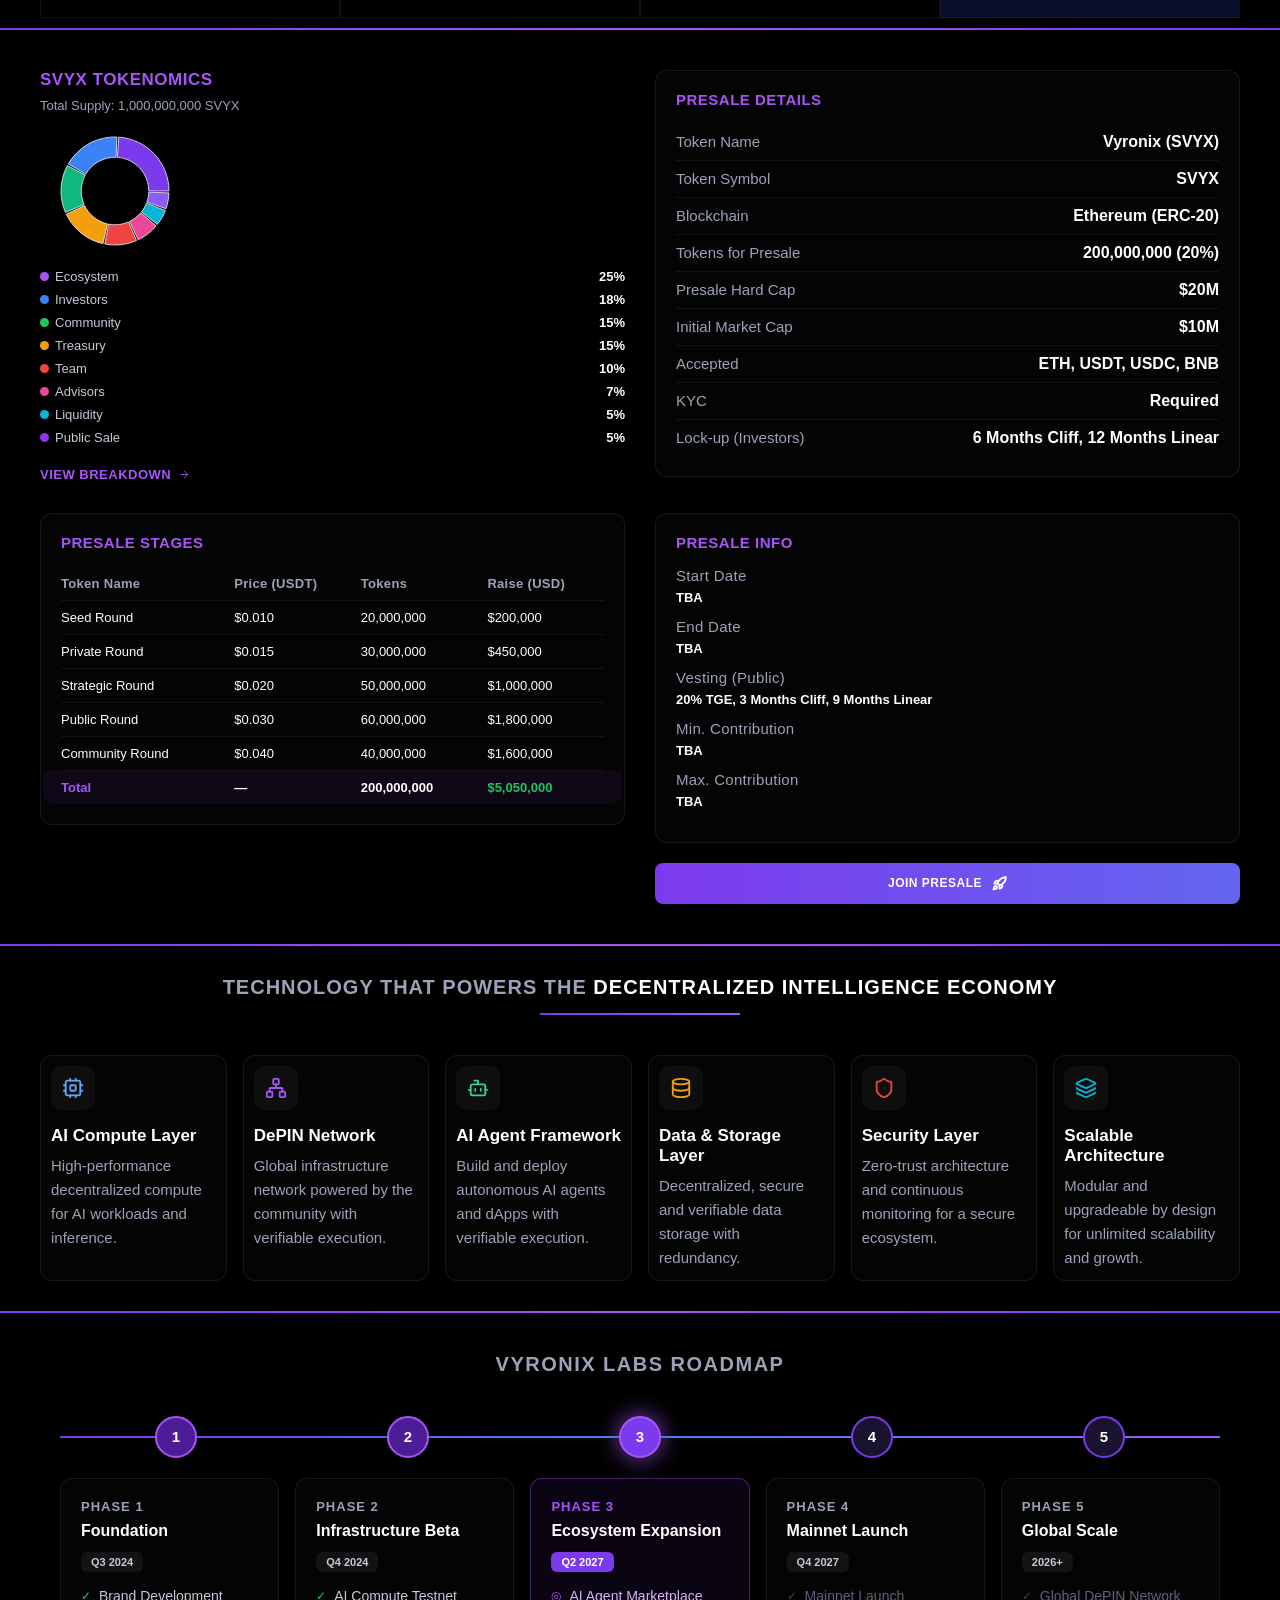
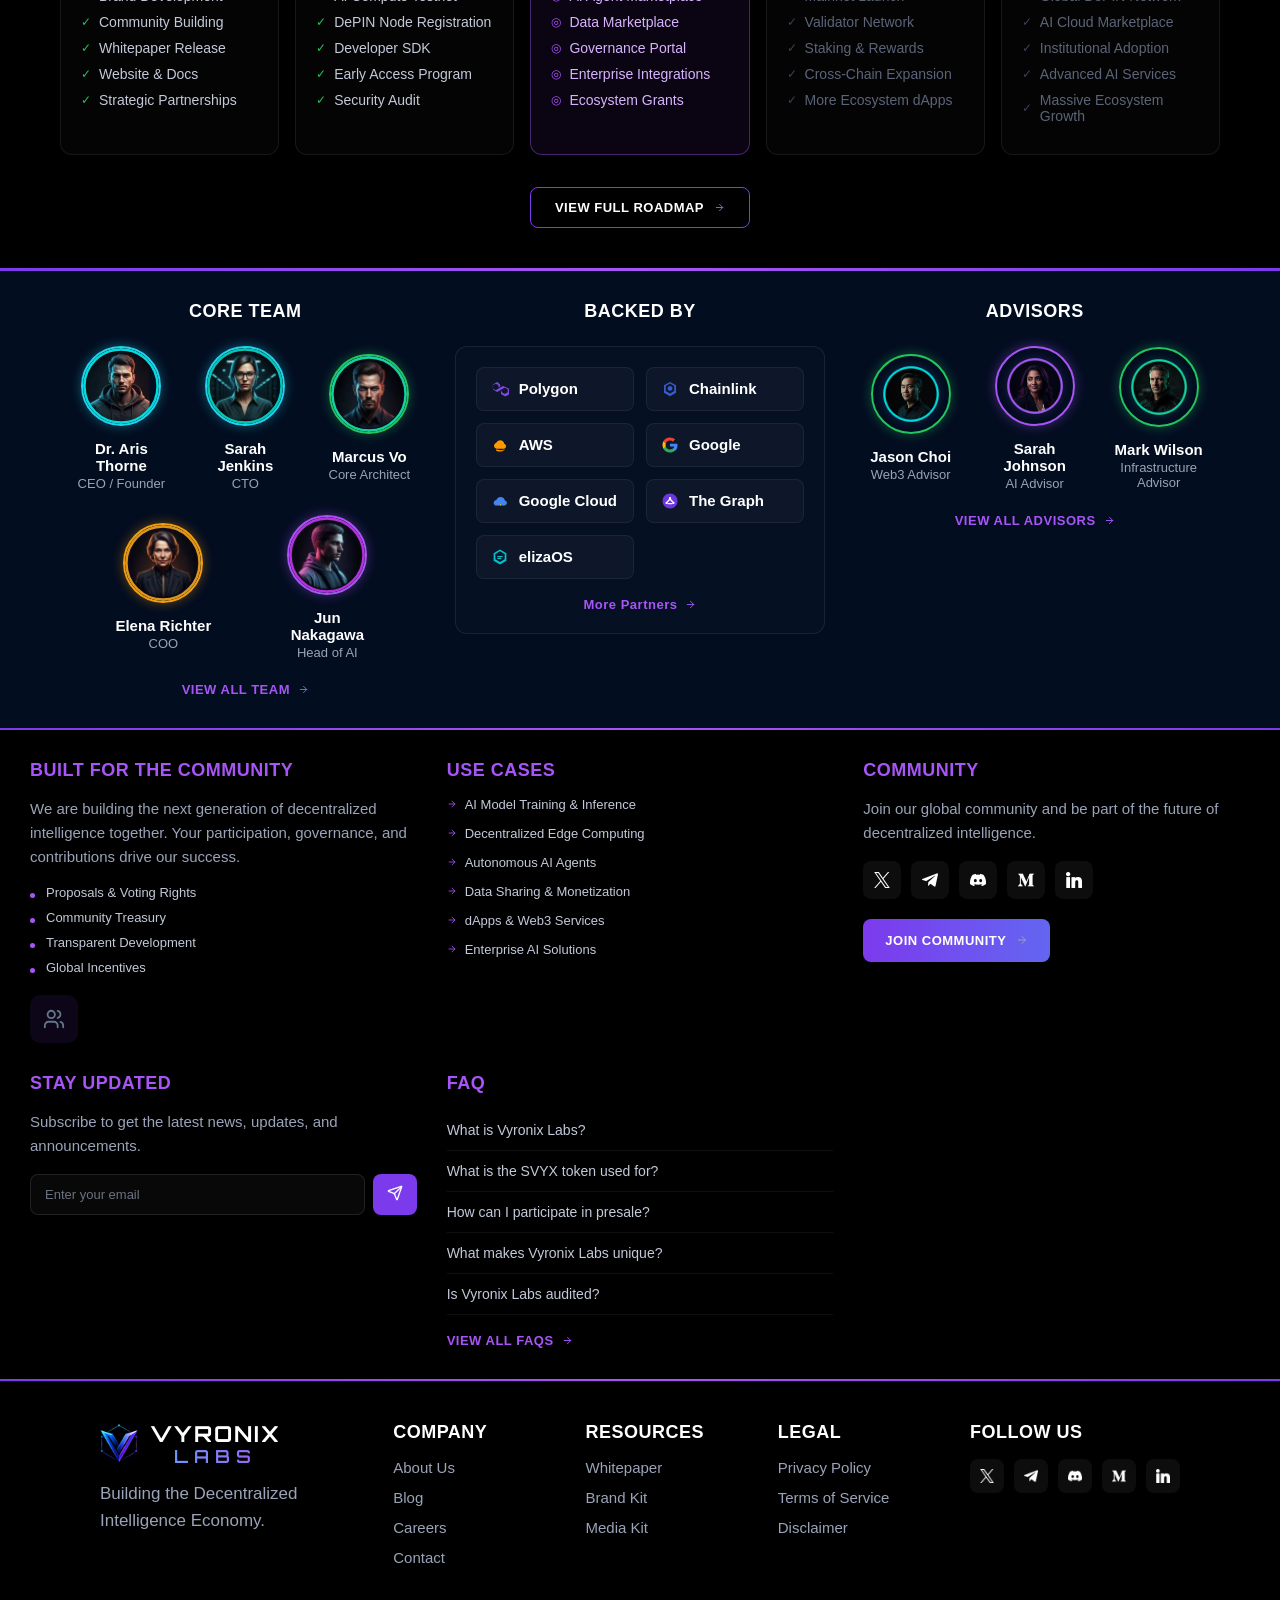
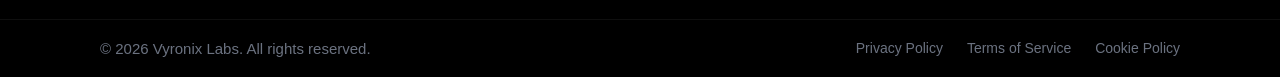
==== commit 65929942: "Add whitepaper html and icones" ====
--- a/index.html
+++ b/index.html
@@ -97,7 +97,7 @@
           >
         </li>
         <li>
-          <a href=""
+          <a href="/roadmap"
             ><img src="icones/roadmap.svg" alt="" /><span>Roadmap</span></a
           >
         </li>
